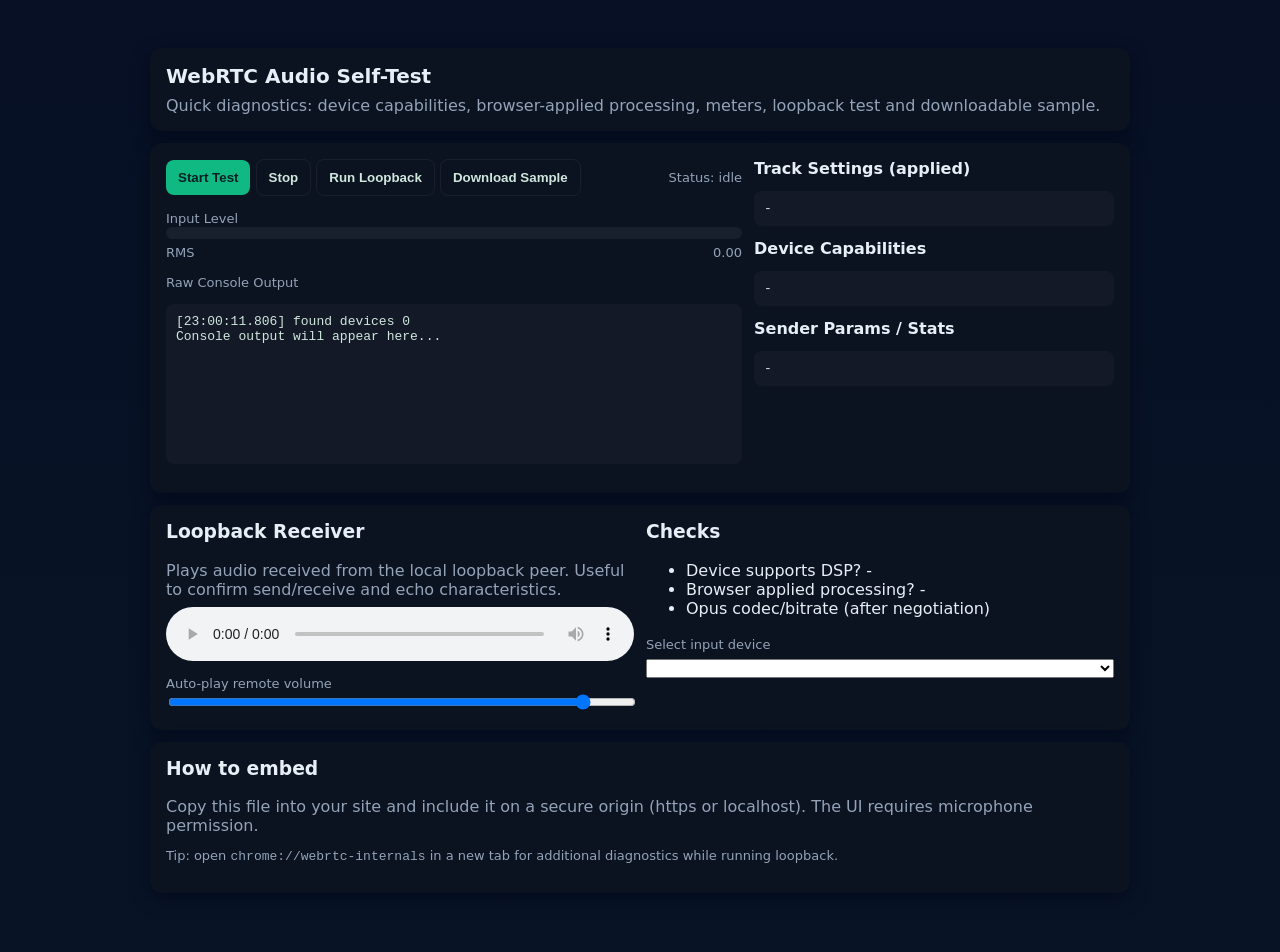
==== index.html @ 5f82405c "Revise index.html for WebRTC Audio Self-Test Updated the HTML structure and added styles for the Web" ====
<!-- <!doctype html>
<html lang="en">

<head>
    <meta charset="utf-8">
    <title>Matthew Satterwhite</title>
    <meta name="description" content="Matthew Satterwhites&#x27;s Portfolio" />
    <meta name="viewport" content="width=device-width, initial-scale=1.0">
    <link href="css/socicon.css" rel="stylesheet" type="text/css" media="all" />
    <link href="https://fonts.googleapis.com/icon?family=Material+Icons" rel="stylesheet">
    <link href="css/iconsmind.css" rel="stylesheet" type="text/css" media="all" />
    <link href="css/bootstrap.css" rel="stylesheet" type="text/css" media="all" />
    <link href="css/stack-interface.css" rel="stylesheet" type="text/css" media="all" />
    <link href="css/theme.css" rel="stylesheet" type="text/css" media="all" />
    <link href="css/custom.css" rel="stylesheet" type="text/css" media="all" />
    <link href="https://fonts.googleapis.com/css?family=Open+Sans:200,300,400,400i,500,600,700" rel="stylesheet">
    <script src="https://kit.fontawesome.com/379ac8ceab.js" crossorigin="anonymous"></script>

</head>

<body data-smooth-scroll-offset="77">
    <div class="nav-container"> </div>
    <div class="main-container">
        <section class="switchable feature-large feature-large-13 switchable--switch">
            <div class="container">
                <div class="row justify-content-between">
                    <div>
                    <div class="col-md-6"> <img alt="Image" class="border--round box-shadow-wide" src="./me.jpeg">
                    </div>
                    <div class="col-md-6 col-lg-5">
                        <div class="switchable__text">
                            <h2>Matthew Satterwhite</h2>
                            <p class="lead">Hello! My name is Matthew Satterwhite and I am a software developer with experience in designing and creating complex web applications using Javascript, React, Redux, Python, Express.js, Flask, and PostgreSQL. I've always enjoyed solving tricky problems and bringing designs to life through code.
                               </p>
                        <div class="theskills">
                            <div class="text-block">

                                <br>
                            </div>
                        </div>
                    </div>


                </div>
                <div style="display: flex;">
                      <div>
                          <img class="skill" src="javascript.svg" alt="JavaScript" srcset="">
                      </div>
                      <div>
                          <img class="skill" src="python.svg" alt="Python" srcset="">
                      </div>
                      <div>
                          <img class="skill" src="react.svg" alt="React" srcset="">
                      </div>
                      <div>
                          <img class="skill" src="redux.svg" alt="Redux" srcset="">
                      </div>
                      <div>
                          <img class="skill" src="node-js.svg" alt="Node" srcset="">

                      </div>
                      <div>

                          <img class="skill" src="html5.svg" alt="HTML5" srcset="">
                      </div>
                      <div>
                          <img class="skill" src="docker.svg" alt="Docker" srcset="">
                      </div>
                      <div>
                          <img class="skill" src="postgresql.svg" alt="PostgresSQL" srcset="">
                      </div>
                      <div>
                          <img class="skill" src="css3.svg" alt="CSS3" srcset="">
                      </div>
                      <div>
                          <img class="skill" src="sqlA.svg" alt="sqlAlchemy" srcset="" >
                      </div>
                      <div>
                          <img class="skill" src="vs.svg" alt="vsCode" srcset="">
                      </div>
                    </div>
                </div>
            </div>
        </section>
        <section class="text-center bg--primary">
            <div class="container">
                <div class="row">
                    <div class="col-md-3">
                        <a href="resume.pdf" class="block inner-link" target="_blank">
                            <div class="feature boxed boxed--border border--round"> <i
                                    class="material-icons icon--lg">picture_as_pdf</i> <span class="h5 color--primary">
                                    <p>Resume</p>
                                </span> </div>
                        </a>
                    </div>
                    <div class="col-md-3">
                        <a href="mailto:matthewSatterwhiteMs@gmail.com" class="block" target="_blank">
                            <div class="feature boxed boxed--border border--round"> <i
                                    class="socicon-google icon--lg"></i> <span class="h5 color--primary">
                                    <p>Email</p>
                                </span> </div>
                        </a>
                    </div>
                    <div class="col-md-3">
                        <a href="https://www.linkedin.com/in/matthew-satterwhite-008970211/" class="block" target="_blank">
                            <div class="feature boxed boxed--border border--round"> <i
                                    class="socicon-linkedin icon--lg"></i> <span class="h5 color--primary">
                                    <p>LinkedIn</p>
                                </span> </div>
                        </a>
                    </div>
                    <div class="col-md-3">
                        <a href="https://github.com/MatthewSatt" class="block" target="_blank">
                            <div class="feature boxed boxed--border border--round"> <i
                                    class="socicon-github icon--lg"></i> <span class="h5 color--primary">
                                    <p>GitHub<br></p>
                                </span> </div>
                        </a>
                    </div>
                </div>
            </div>
        </section>
        <section class="bg--secondary">
            <p class="lead test myproj">Recent Projects</p>
            <div class="container">
                <div class="masonry">
                    <div class="masonry__container row masonry--active">




                        <div class="col-md-4 masonry__item">
                            <div class="card card-2 text-center">
                                <div class="card__top">
                                    <a href="https://mattsamazonclone.herokuapp.com/"> <img class='projimage' alt="Image"
                                            src="./amazon.png"> </a>
                                </div>
                                <div class="card__body">
                                    <h4>Amazon</h4> <span class="type--fade">Amazon Clone</span>
                                    <p>Amazon allows users to create accounts, view store items, and purchase any desired products.</p>
                                    <div class="projectholder">
                                        <img class="project" src="python.svg" alt="Python" srcset="">
                                        <img class="project" src="sqlA.svg" alt="sqlAlchemy" srcset="">
                                        <img class="project" src="react.svg" alt="React" srcset="">
                                        <img class="project" src="redux.svg" alt="Redux" srcset="">
                                        <img class="project" src="css3.svg" alt="CSS3" srcset="">
                                        <img class="project" src="postgresql.svg" alt="CSS3" srcset="">
                                        <img class="project" src="javascript.svg" alt="JavaScript" srcset="">
                                        <img class="project" src="vs.svg" alt="vsCode" srcset="">
                                        <img class="project" src="docker.svg" alt="Docker" srcset=""><br>
                                    </div>
                                </div>
                                <div class="card__bottom text-center">
                                    <div class="card__action"> <span class="h6 type--uppercase">
                                            <p>live</p>
                                        </span>
                                        <a href="http://mattsamazonclone.herokuapp.com/" target="_blank"> <i
                                                class="material-icons">web_asset</i> </a>
                                    </div>
                                    <div class="card__action"> <span class="h6 type--uppercase">
                                            <p>github</p>
                                        </span>
                                        <a href="https://github.com/MatthewSatt/Amazon_clone" target="_blank"> <i
                                                class="socicon-github"></i> </a>
                                    </div>
                                </div>
                            </div>
                        </div>





                        <div class="col-md-4 masonry__item">
                            <div class="card card-2 text-center">
                                <div class="card__top">
                                    <a href="https://appmood.herokuapp.com/"> <img class='projimage' alt="Image"
                                            src="./mood.png"></a>
                                </div>
                                <div class="card__body">
                                    <h4>mood</h4><span class="type--fade">Music Application</span>
                                    <p>mood is an application where users can store, organize, and listen to their music.</p>
                                    <div class="projectholder">
                                        <img class="project" src="python.svg" alt="Python" srcset="">
                                        <img class="project" src="sqlA.svg" alt="sqlAlchemy" srcset="">
                                        <img class="project" src="react.svg" alt="React" srcset="">
                                        <img class="project" src="redux.svg" alt="Redux" srcset="">
                                        <img class="project" src="css3.svg" alt="CSS3" srcset="">
                                        <img class="project" src="postgresql.svg" alt="CSS3" srcset="">
                                        <img class="project" src="javascript.svg" alt="JavaScript" srcset="">
                                        <img class="project" src="vs.svg" alt="vsCode" srcset="">
                                        <img class="project" src="docker.svg" alt="Docker" srcset=""><br>
                                    </div>
                                </div>
                                <div class="card__bottom text-center">
                                    <div class="card__action"> <span class="h6 type--uppercase">
                                            <p>Live</p>
                                        </span>
                                        <a href="https://appmood.herokuapp.com/" target="_blank"> <i
                                                class="material-icons">web_asset</i> </a>
                                    </div>
                                    <div class="card__action"> <span class="h6 type--uppercase">
                                            <p>Github</p>
                                        </span>
                                        <a href="https://github.com/MatthewSatt/mood" target="_blank"> <i
                                                class="socicon-github"></i> </a>
                                    </div>
                                </div>
                            </div>
                        </div>




                        <div class="col-md-4 masonry__item">
                            <div class="card card-2 text-center">
                                <div class="card__top">
                                    <a href="http://udderly-forgetful.herokuapp.com/"> <img class='projimage' alt="Image"
                                            src="udderly.png"> </a>
                                </div>
                                <div class="card__body">
                                    <h4>Udderly ForgetFul</h4> <span class="type--fade">Remember the Milk Clone</span>
                                    <p>Udderly Forgetful allows users to create to-do lists and store individual tasks on each.</p>
                                    <div class="projectholder">
                                        <img class="project" src="javascript.svg" alt="JavaScript" srcset="">
                                        <img class="project" src="node-js.svg" alt="Node" srcset="">
                                        <img class="project" src="html5.svg" alt="HTML5" srcset="">
                                        <img class="project" src="css3.svg" alt="CSS3" srcset="">
                                        <img class="project" src="postgresql.svg" alt="CSS3" srcset="">
                                        <img class="project" style="top: 0px;" src="vs.svg" alt="vsCode" srcset=""><br>
                                    </div>
                                </div>
                                <div class="card__bottom text-center">
                                    <div class="card__action"> <span class="h6 type--uppercase">
                                            <p>live</p>
                                        </span>
                                        <a href="https://udderly-forgetful.herokuapp.com/" target="_blank"> <i
                                                class="material-icons">web_asset</i> </a>
                                    </div>
                                    <div class="card__action"> <span class="h6 type--uppercase">
                                            <p>github</p>
                                        </span>
                                        <a href="https://github.com/codylavene/udderly_forgetful" target="_blank"> <i
                                                class="socicon-github"></i> </a>
                                    </div>
                                </div>
                            </div>
                        </div>






                        <div class="col-md-4 masonry__item">
                            <div class="card card-2 text-center">
                                <div class="card__top">
                                    <a href="https://the-stonks-app.herokuapp.com/"> <img class='projimage' alt="Image"
                                            src="./stonks.png"> </a>
                                </div>
                                <div class="card__body">
                                    <h4>The Stonks</h4> <span class="type--fade">Robinhood Clone</span>
                                    <p> The Stonks is an investment practice site that was inspired by popular investing site RobinHood. </p>
                                    <div class="projectholder">
                                        <img class="project" src="python.svg" alt="Python" srcset="">
                                        <img class="project" src="sqlA.svg" alt="sqlAlchemy" srcset="">
                                        <img class="project" src="react.svg" alt="React" srcset="">
                                        <img class="project" src="redux.svg" alt="Redux" srcset="">
                                        <img class="project" src="css3.svg" alt="CSS3" srcset="">
                                        <img class="project" src="postgresql.svg" alt="CSS3" srcset="">
                                        <img class="project" src="javascript.svg" alt="JavaScript" srcset="">
                                        <img class="project" src="vs.svg" alt="vsCode" srcset="">
                                        <img class="project" src="docker.svg" alt="Docker" srcset=""><br>
                                    </div>
                                </div>
                                <div class="card__bottom text-center">
                                    <div class="card__action"> <span class="h6 type--uppercase">
                                            <p>live</p>
                                        </span>
                                        <a href="https://the-stonks-app.herokuapp.com/" target="_blank"> <i
                                                class="material-icons">web_asset</i> </a>
                                    </div>
                                    <div class="card__action"> <span class="h6 type--uppercase">
                                            <p>github</p>
                                        </span>
                                        <a href="https://github.com/MatthewSatt/Stonks_Project_w19" target="_blank"> <i
                                                class="socicon-github"></i> </a>
                                    </div>
                                </div>
                            </div>
                        </div>



                    </div>
                </div>
            </div>
        </section>
    </div>
    <script src="js/jquery-3.1.1.min.js"></script>
    <script src="js/parallax.js"></script>
    <script src="js/isotope.min.js"></script>
    <script src="js/smooth-scroll.min.js"></script>
    <script src="js/scripts.js"></script>
    <script>
        (function (i, s, o, g, r, a, m) { i['GoogleAnalyticsObject'] = r; i[r] = i[r] || function () { (i[r].q = i[r].q || []).push(arguments) }, i[r].l = 1 * new Date(); a = s.createElement(o), m = s.getElementsByTagName(o)[0]; a.async = 1; a.src = g; m.parentNode.insertBefore(a, m) })(window, document, 'script', 'https://www.google-analytics.com/analytics.js', 'ga'); ga('create', 'G-MV5474KCZE', 'auto'); ga('send', 'pageview');
    </script>

</body>

</html> -->


<!doctype html>
<html lang="en">
<head>
  <meta charset="utf-8" />
  <meta name="viewport" content="width=device-width,initial-scale=1" />
  <title>WebRTC Audio Self-Test</title>
  <style>
    :root{--bg:#0f1724;--card:#0b1220;--accent:#10b981;--muted:#94a3b8;--glass:rgba(255,255,255,0.03)}
    body{font-family:Inter,ui-sans-serif,system-ui,Helvetica,Arial;margin:0;background:linear-gradient(180deg,#071025 0%,#081426 100%);color:#e6eef6}
    .container{max-width:980px;margin:28px auto;padding:20px}
    .card{background:var(--card);border-radius:12px;padding:16px;margin-bottom:12px;box-shadow:0 6px 18px rgba(2,6,23,0.6)}
    h1{margin:0 0 8px 0;font-size:20px}
    p.muted{color:var(--muted);margin:6px 0 0}
    .row{display:flex;gap:12px;flex-wrap:wrap}
    button{background:var(--accent);border:none;padding:10px 12px;border-radius:8px;color:#042024;cursor:pointer;font-weight:600}
    button.secondary{background:transparent;border:1px solid rgba(255,255,255,0.06);color:#cfe7dd}
    pre{background:var(--glass);padding:10px;border-radius:8px;overflow:auto;color:#cfe7dd}
    table{width:100%;border-collapse:collapse}
    td,th{padding:6px 8px;border-bottom:1px solid rgba(255,255,255,0.03);text-align:left}
    .meter{height:12px;border-radius:6px;background:rgba(255,255,255,0.06);overflow:hidden}
    .meter > i{display:block;height:100%;width:0;background:linear-gradient(90deg,#22c55e,#06b6d4)}
    .flex{display:flex;align-items:center;gap:8px}
    .split{display:grid;grid-template-columns:1fr 1fr;gap:12px}
    label{font-size:13px;color:var(--muted)}
    .small{font-size:13px;color:var(--muted)}
  </style>
</head>
<body>
  <div class="container">
    <div class="card">
      <h1>WebRTC Audio Self-Test</h1>
      <p class="muted">Quick diagnostics: device capabilities, browser-applied processing, meters, loopback test and downloadable sample.</p>
    </div>

    <div class="card row">
      <div style="flex:1">
        <div class="flex" style="justify-content:space-between;align-items:center">
          <div>
            <button id="btnStart">Start Test</button>
            <button id="btnStop" class="secondary">Stop</button>
            <button id="btnLoopback" class="secondary">Run Loopback</button>
            <button id="btnDownload" class="secondary">Download Sample</button>
          </div>
          <div class="small">Status: <span id="status">idle</span></div>
        </div>

        <div style="margin-top:12px">
          <label>Input Level</label>
          <div class="meter" aria-hidden><i id="levelBar"></i></div>
          <div style="display:flex;justify-content:space-between;margin-top:6px"><span class="small">RMS</span><span id="rmsValue" class="small">0.00</span></div>
        </div>

        <div style="margin-top:12px">
          <label>Raw Console Output</label>
          <pre id="log" style="height:140px">Console output will appear here...</pre>
        </div>
      </div>

      <div style="width:360px">
        <div style="margin-bottom:8px"><strong>Track Settings (applied)</strong></div>
        <pre id="settings">-</pre>

        <div style="margin-top:8px"><strong>Device Capabilities</strong></div>
        <pre id="capabilities">-</pre>

        <div style="margin-top:8px"><strong>Sender Params / Stats</strong></div>
        <pre id="sender">-</pre>
      </div>
    </div>

    <div class="card split">
      <div>
        <h3 style="margin-top:0">Loopback Receiver</h3>
        <p class="muted">Plays audio received from the local loopback peer. Useful to confirm send/receive and echo characteristics.</p>
        <audio id="remoteAudio" controls autoplay style="width:100%;margin-top:8px"></audio>
        <div style="margin-top:8px"><label>Auto-play remote volume</label>
          <input id="remoteVol" type="range" min="0" max="1" step="0.01" value="0.9" style="width:100%"></div>
      </div>

      <div>
        <h3 style="margin-top:0">Checks</h3>
        <ul>
          <li>Device supports DSP? <span id="supportsDSP">-</span></li>
          <li>Browser applied processing? <span id="appliedDSP">-</span></li>
          <li>Opus codec/bitrate (after negotiation)</li>
        </ul>

        <div style="margin-top:8px">
          <label>Select input device</label>
          <select id="deviceSelect" style="width:100%;margin-top:6px"></select>
        </div>
      </div>
    </div>

    <div class="card">
      <h3 style="margin-top:0">How to embed</h3>
      <p class="muted">Copy this file into your site and include it on a secure origin (https or localhost). The UI requires microphone permission.</p>
      <p class="small">Tip: open <code>chrome://webrtc-internals</code> in a new tab for additional diagnostics while running loopback.</p>
    </div>
  </div>

  <script>
    // Helpers
    const $ = id => document.getElementById(id);
    const logEl = $('log');
    const status = $('status');
    const levelBar = $('levelBar');
    const rmsValue = $('rmsValue');
    const settingsEl = $('settings');
    const capsEl = $('capabilities');
    const senderEl = $('sender');
    const remoteAudio = $('remoteAudio');
    const deviceSelect = $('deviceSelect');

    let stream = null;
    let pc1 = null, pc2 = null; // loopback peers
    let analyser = null, audioCtx = null, sourceNode = null;
    let recorder = null, recordedChunks = [];
    let statsInterval = null;

    function appendLog(...args){
      const t = new Date().toISOString().slice(11,23);
      logEl.textContent = `[${t}] ` + args.map(a=> (typeof a === 'object' ? JSON.stringify(a,null,2) : String(a))).join(' ') + '\n' + logEl.textContent;
    }

    function showStatus(s){ status.textContent = s; }

    async function listDevices(){
      try{
        const devices = await navigator.mediaDevices.enumerateDevices();
        const inputs = devices.filter(d => d.kind === 'audioinput');
        deviceSelect.innerHTML = '';
        inputs.forEach(d => {
          const opt = document.createElement('option');
          opt.value = d.deviceId;
          opt.textContent = d.label || ('Microphone ' + (deviceSelect.length+1));
          deviceSelect.appendChild(opt);
        });
        appendLog('found devices', inputs.length);
      }catch(e){ appendLog('enumerateDevices failed', e); }
    }

    async function startTest(){
      try{
        showStatus('requesting mic');
        appendLog('requesting mic with exact:false constraints');
        const deviceId = deviceSelect.value || undefined;
        stream = await navigator.mediaDevices.getUserMedia({ audio: {
          deviceId: deviceId ? { exact: deviceId } : undefined,
          echoCancellation: { exact: false },
          noiseSuppression: { exact: false },
          autoGainControl: { exact: false },
          voiceIsolation: { exact: false }
        }});

        showStatus('stream acquired');
        appendLog('stream acquired');

        const track = stream.getAudioTracks()[0];
        settingsEl.textContent = JSON.stringify(track.getSettings(), null, 2);
        capsEl.textContent = JSON.stringify(track.getCapabilities(), null, 2);

        // Audio context + analyser
        audioCtx = new (window.AudioContext || window.webkitAudioContext)();
        sourceNode = audioCtx.createMediaStreamSource(stream);
        analyser = audioCtx.createAnalyser();
        analyser.fftSize = 1024;
        sourceNode.connect(analyser);

        // Start VU meter
        requestAnimationFrame(updateMeter);

        // Simple recorder (WebM/Opus via MediaRecorder)
        recordedChunks = [];
        try{
          recorder = new MediaRecorder(stream);
          recorder.ondataavailable = e => { if(e.data && e.data.size) recordedChunks.push(e.data); };
          recorder.start();
        }catch(e){ appendLog('MediaRecorder unavailable', e); }

        showStatus('ready');

      }catch(err){
        appendLog('getUserMedia error', err);
        showStatus('error');
      }
    }

    function stopTest(){
      if(recorder && recorder.state !== 'inactive') recorder.stop();
      if(stream){ stream.getTracks().forEach(t=>t.stop()); stream = null; }
      if(audioCtx){ audioCtx.close(); audioCtx = null; }
      settingsEl.textContent = '-';
      capsEl.textContent = '-';
      showStatus('stopped');
      appendLog('test stopped');
      if(pc1){ pc1.close(); pc1 = null; }
      if(pc2){ pc2.close(); pc2 = null; }
      remoteAudio.srcObject = null;
      if(statsInterval) { clearInterval(statsInterval); statsInterval = null; }
    }

    function updateMeter(){
      if(!analyser) return;
      const buf = new Uint8Array(analyser.frequencyBinCount);
      analyser.getByteTimeDomainData(buf);
      // compute RMS
      let sum = 0;
      for(let i=0;i<buf.length;i++){ const v = (buf[i]-128)/128; sum += v*v; }
      const rms = Math.sqrt(sum / buf.length);
      const pct = Math.min(1, rms*4); // scale for visibility
      levelBar.style.width = Math.max(2, pct*100) + '%';
      rmsValue.textContent = rms.toFixed(3);
      requestAnimationFrame(updateMeter);
    }

    async function runLoopback(){
      if(!stream){ appendLog('start test first'); return; }
      appendLog('starting loopback (local pc pair)');

      // Create two peers and wire them locally
      pc1 = new RTCPeerConnection();
      pc2 = new RTCPeerConnection();

      // Add remote audio sink
      pc2.ontrack = ev => {
        appendLog('pc2 ontrack');
        remoteAudio.srcObject = ev.streams[0];
      };

      // ICE candidate exchange
      pc1.onicecandidate = e => { if(e.candidate) pc2.addIceCandidate(e.candidate).catch(console.warn); };
      pc2.onicecandidate = e => { if(e.candidate) pc1.addIceCandidate(e.candidate).catch(console.warn); };

      // add local track to pc1
      stream.getTracks().forEach(t => pc1.addTrack(t, stream));

      const offer = await pc1.createOffer();
      await pc1.setLocalDescription(offer);
      await pc2.setRemoteDescription(pc1.localDescription);

      const answer = await pc2.createAnswer();
      await pc2.setLocalDescription(answer);
      await pc1.setRemoteDescription(pc2.localDescription);

      appendLog('loopback established');
      showStatus('loopback');

      // collect sender params & periodic stats
      const sender = pc1.getSenders()[0];
      senderEl.textContent = JSON.stringify(sender.getParameters(), null, 2);

      statsInterval = setInterval(async ()=>{
        try{
          const stats = await pc1.getStats();
          // find outbound-rtp for audio
          let out = [];
          stats.forEach(report=>{ if(report.type && report.type.includes('outbound-rtp') && report.kind==='audio') out.push(report); });
          senderEl.textContent = JSON.stringify(out.slice(0,3), null, 2);
        }catch(e){ appendLog('stats error', e); }
      }, 1500);
    }

    function downloadSample(){
      if(!recordedChunks || recordedChunks.length===0){ appendLog('no recorded sample'); return; }
      const blob = new Blob(recordedChunks, { type: recordedChunks[0].type || 'audio/webm' });
      const url = URL.createObjectURL(blob);
      const a = document.createElement('a');
      a.href = url; a.download = 'webrtc-audio-sample.webm';
      document.body.appendChild(a); a.click(); a.remove();
      appendLog('download started');
    }

    // wire UI
    $('btnStart').addEventListener('click', async ()=>{ await listDevices(); await startTest(); });
    $('btnStop').addEventListener('click', stopTest);
    $('btnLoopback').addEventListener('click', runLoopback);
    $('btnDownload').addEventListener('click', downloadSample);

    // populate devices on load
    (async ()=>{ await listDevices(); navigator.mediaDevices.addEventListener('devicechange', listDevices); })();

    // remote volume control
    $('remoteVol').addEventListener('input', ()=>{ remoteAudio.volume = Number($('remoteVol').value); });

  </script>
</body>
</html>
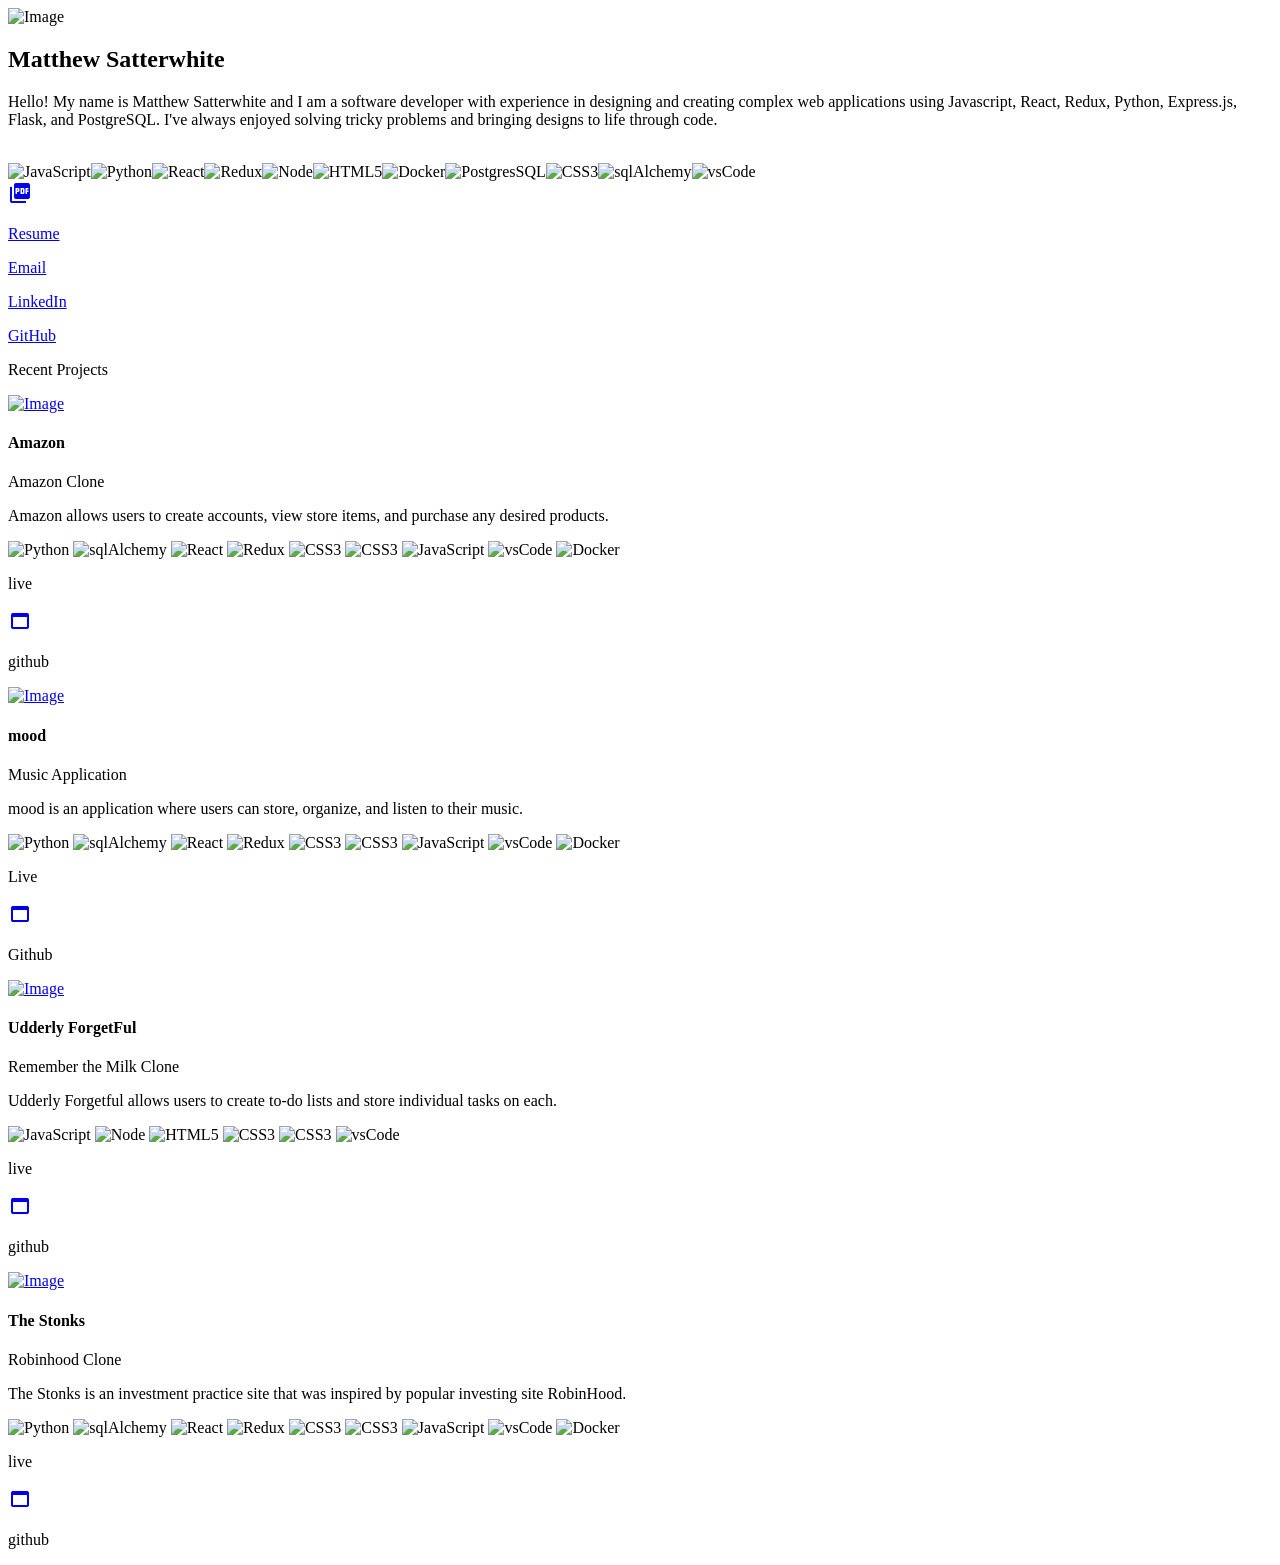
==== commit fbf8f90f: "Update index.html" ====
--- a/index.html
+++ b/index.html
@@ -1,4 +1,4 @@
-<!-- <!doctype html>
+<!doctype html>
 <html lang="en">
 
 <head>
@@ -308,295 +308,5 @@
 
 </body>
 
-</html> -->
-
-
-<!doctype html>
-<html lang="en">
-<head>
-  <meta charset="utf-8" />
-  <meta name="viewport" content="width=device-width,initial-scale=1" />
-  <title>WebRTC Audio Self-Test</title>
-  <style>
-    :root{--bg:#0f1724;--card:#0b1220;--accent:#10b981;--muted:#94a3b8;--glass:rgba(255,255,255,0.03)}
-    body{font-family:Inter,ui-sans-serif,system-ui,Helvetica,Arial;margin:0;background:linear-gradient(180deg,#071025 0%,#081426 100%);color:#e6eef6}
-    .container{max-width:980px;margin:28px auto;padding:20px}
-    .card{background:var(--card);border-radius:12px;padding:16px;margin-bottom:12px;box-shadow:0 6px 18px rgba(2,6,23,0.6)}
-    h1{margin:0 0 8px 0;font-size:20px}
-    p.muted{color:var(--muted);margin:6px 0 0}
-    .row{display:flex;gap:12px;flex-wrap:wrap}
-    button{background:var(--accent);border:none;padding:10px 12px;border-radius:8px;color:#042024;cursor:pointer;font-weight:600}
-    button.secondary{background:transparent;border:1px solid rgba(255,255,255,0.06);color:#cfe7dd}
-    pre{background:var(--glass);padding:10px;border-radius:8px;overflow:auto;color:#cfe7dd}
-    table{width:100%;border-collapse:collapse}
-    td,th{padding:6px 8px;border-bottom:1px solid rgba(255,255,255,0.03);text-align:left}
-    .meter{height:12px;border-radius:6px;background:rgba(255,255,255,0.06);overflow:hidden}
-    .meter > i{display:block;height:100%;width:0;background:linear-gradient(90deg,#22c55e,#06b6d4)}
-    .flex{display:flex;align-items:center;gap:8px}
-    .split{display:grid;grid-template-columns:1fr 1fr;gap:12px}
-    label{font-size:13px;color:var(--muted)}
-    .small{font-size:13px;color:var(--muted)}
-  </style>
-</head>
-<body>
-  <div class="container">
-    <div class="card">
-      <h1>WebRTC Audio Self-Test</h1>
-      <p class="muted">Quick diagnostics: device capabilities, browser-applied processing, meters, loopback test and downloadable sample.</p>
-    </div>
-
-    <div class="card row">
-      <div style="flex:1">
-        <div class="flex" style="justify-content:space-between;align-items:center">
-          <div>
-            <button id="btnStart">Start Test</button>
-            <button id="btnStop" class="secondary">Stop</button>
-            <button id="btnLoopback" class="secondary">Run Loopback</button>
-            <button id="btnDownload" class="secondary">Download Sample</button>
-          </div>
-          <div class="small">Status: <span id="status">idle</span></div>
-        </div>
-
-        <div style="margin-top:12px">
-          <label>Input Level</label>
-          <div class="meter" aria-hidden><i id="levelBar"></i></div>
-          <div style="display:flex;justify-content:space-between;margin-top:6px"><span class="small">RMS</span><span id="rmsValue" class="small">0.00</span></div>
-        </div>
-
-        <div style="margin-top:12px">
-          <label>Raw Console Output</label>
-          <pre id="log" style="height:140px">Console output will appear here...</pre>
-        </div>
-      </div>
-
-      <div style="width:360px">
-        <div style="margin-bottom:8px"><strong>Track Settings (applied)</strong></div>
-        <pre id="settings">-</pre>
-
-        <div style="margin-top:8px"><strong>Device Capabilities</strong></div>
-        <pre id="capabilities">-</pre>
-
-        <div style="margin-top:8px"><strong>Sender Params / Stats</strong></div>
-        <pre id="sender">-</pre>
-      </div>
-    </div>
-
-    <div class="card split">
-      <div>
-        <h3 style="margin-top:0">Loopback Receiver</h3>
-        <p class="muted">Plays audio received from the local loopback peer. Useful to confirm send/receive and echo characteristics.</p>
-        <audio id="remoteAudio" controls autoplay style="width:100%;margin-top:8px"></audio>
-        <div style="margin-top:8px"><label>Auto-play remote volume</label>
-          <input id="remoteVol" type="range" min="0" max="1" step="0.01" value="0.9" style="width:100%"></div>
-      </div>
-
-      <div>
-        <h3 style="margin-top:0">Checks</h3>
-        <ul>
-          <li>Device supports DSP? <span id="supportsDSP">-</span></li>
-          <li>Browser applied processing? <span id="appliedDSP">-</span></li>
-          <li>Opus codec/bitrate (after negotiation)</li>
-        </ul>
-
-        <div style="margin-top:8px">
-          <label>Select input device</label>
-          <select id="deviceSelect" style="width:100%;margin-top:6px"></select>
-        </div>
-      </div>
-    </div>
-
-    <div class="card">
-      <h3 style="margin-top:0">How to embed</h3>
-      <p class="muted">Copy this file into your site and include it on a secure origin (https or localhost). The UI requires microphone permission.</p>
-      <p class="small">Tip: open <code>chrome://webrtc-internals</code> in a new tab for additional diagnostics while running loopback.</p>
-    </div>
-  </div>
-
-  <script>
-    // Helpers
-    const $ = id => document.getElementById(id);
-    const logEl = $('log');
-    const status = $('status');
-    const levelBar = $('levelBar');
-    const rmsValue = $('rmsValue');
-    const settingsEl = $('settings');
-    const capsEl = $('capabilities');
-    const senderEl = $('sender');
-    const remoteAudio = $('remoteAudio');
-    const deviceSelect = $('deviceSelect');
-
-    let stream = null;
-    let pc1 = null, pc2 = null; // loopback peers
-    let analyser = null, audioCtx = null, sourceNode = null;
-    let recorder = null, recordedChunks = [];
-    let statsInterval = null;
-
-    function appendLog(...args){
-      const t = new Date().toISOString().slice(11,23);
-      logEl.textContent = `[${t}] ` + args.map(a=> (typeof a === 'object' ? JSON.stringify(a,null,2) : String(a))).join(' ') + '\n' + logEl.textContent;
-    }
-
-    function showStatus(s){ status.textContent = s; }
-
-    async function listDevices(){
-      try{
-        const devices = await navigator.mediaDevices.enumerateDevices();
-        const inputs = devices.filter(d => d.kind === 'audioinput');
-        deviceSelect.innerHTML = '';
-        inputs.forEach(d => {
-          const opt = document.createElement('option');
-          opt.value = d.deviceId;
-          opt.textContent = d.label || ('Microphone ' + (deviceSelect.length+1));
-          deviceSelect.appendChild(opt);
-        });
-        appendLog('found devices', inputs.length);
-      }catch(e){ appendLog('enumerateDevices failed', e); }
-    }
-
-    async function startTest(){
-      try{
-        showStatus('requesting mic');
-        appendLog('requesting mic with exact:false constraints');
-        const deviceId = deviceSelect.value || undefined;
-        stream = await navigator.mediaDevices.getUserMedia({ audio: {
-          deviceId: deviceId ? { exact: deviceId } : undefined,
-          echoCancellation: { exact: false },
-          noiseSuppression: { exact: false },
-          autoGainControl: { exact: false },
-          voiceIsolation: { exact: false }
-        }});
-
-        showStatus('stream acquired');
-        appendLog('stream acquired');
-
-        const track = stream.getAudioTracks()[0];
-        settingsEl.textContent = JSON.stringify(track.getSettings(), null, 2);
-        capsEl.textContent = JSON.stringify(track.getCapabilities(), null, 2);
-
-        // Audio context + analyser
-        audioCtx = new (window.AudioContext || window.webkitAudioContext)();
-        sourceNode = audioCtx.createMediaStreamSource(stream);
-        analyser = audioCtx.createAnalyser();
-        analyser.fftSize = 1024;
-        sourceNode.connect(analyser);
-
-        // Start VU meter
-        requestAnimationFrame(updateMeter);
-
-        // Simple recorder (WebM/Opus via MediaRecorder)
-        recordedChunks = [];
-        try{
-          recorder = new MediaRecorder(stream);
-          recorder.ondataavailable = e => { if(e.data && e.data.size) recordedChunks.push(e.data); };
-          recorder.start();
-        }catch(e){ appendLog('MediaRecorder unavailable', e); }
-
-        showStatus('ready');
-
-      }catch(err){
-        appendLog('getUserMedia error', err);
-        showStatus('error');
-      }
-    }
-
-    function stopTest(){
-      if(recorder && recorder.state !== 'inactive') recorder.stop();
-      if(stream){ stream.getTracks().forEach(t=>t.stop()); stream = null; }
-      if(audioCtx){ audioCtx.close(); audioCtx = null; }
-      settingsEl.textContent = '-';
-      capsEl.textContent = '-';
-      showStatus('stopped');
-      appendLog('test stopped');
-      if(pc1){ pc1.close(); pc1 = null; }
-      if(pc2){ pc2.close(); pc2 = null; }
-      remoteAudio.srcObject = null;
-      if(statsInterval) { clearInterval(statsInterval); statsInterval = null; }
-    }
-
-    function updateMeter(){
-      if(!analyser) return;
-      const buf = new Uint8Array(analyser.frequencyBinCount);
-      analyser.getByteTimeDomainData(buf);
-      // compute RMS
-      let sum = 0;
-      for(let i=0;i<buf.length;i++){ const v = (buf[i]-128)/128; sum += v*v; }
-      const rms = Math.sqrt(sum / buf.length);
-      const pct = Math.min(1, rms*4); // scale for visibility
-      levelBar.style.width = Math.max(2, pct*100) + '%';
-      rmsValue.textContent = rms.toFixed(3);
-      requestAnimationFrame(updateMeter);
-    }
-
-    async function runLoopback(){
-      if(!stream){ appendLog('start test first'); return; }
-      appendLog('starting loopback (local pc pair)');
-
-      // Create two peers and wire them locally
-      pc1 = new RTCPeerConnection();
-      pc2 = new RTCPeerConnection();
-
-      // Add remote audio sink
-      pc2.ontrack = ev => {
-        appendLog('pc2 ontrack');
-        remoteAudio.srcObject = ev.streams[0];
-      };
-
-      // ICE candidate exchange
-      pc1.onicecandidate = e => { if(e.candidate) pc2.addIceCandidate(e.candidate).catch(console.warn); };
-      pc2.onicecandidate = e => { if(e.candidate) pc1.addIceCandidate(e.candidate).catch(console.warn); };
-
-      // add local track to pc1
-      stream.getTracks().forEach(t => pc1.addTrack(t, stream));
-
-      const offer = await pc1.createOffer();
-      await pc1.setLocalDescription(offer);
-      await pc2.setRemoteDescription(pc1.localDescription);
-
-      const answer = await pc2.createAnswer();
-      await pc2.setLocalDescription(answer);
-      await pc1.setRemoteDescription(pc2.localDescription);
-
-      appendLog('loopback established');
-      showStatus('loopback');
-
-      // collect sender params & periodic stats
-      const sender = pc1.getSenders()[0];
-      senderEl.textContent = JSON.stringify(sender.getParameters(), null, 2);
-
-      statsInterval = setInterval(async ()=>{
-        try{
-          const stats = await pc1.getStats();
-          // find outbound-rtp for audio
-          let out = [];
-          stats.forEach(report=>{ if(report.type && report.type.includes('outbound-rtp') && report.kind==='audio') out.push(report); });
-          senderEl.textContent = JSON.stringify(out.slice(0,3), null, 2);
-        }catch(e){ appendLog('stats error', e); }
-      }, 1500);
-    }
-
-    function downloadSample(){
-      if(!recordedChunks || recordedChunks.length===0){ appendLog('no recorded sample'); return; }
-      const blob = new Blob(recordedChunks, { type: recordedChunks[0].type || 'audio/webm' });
-      const url = URL.createObjectURL(blob);
-      const a = document.createElement('a');
-      a.href = url; a.download = 'webrtc-audio-sample.webm';
-      document.body.appendChild(a); a.click(); a.remove();
-      appendLog('download started');
-    }
-
-    // wire UI
-    $('btnStart').addEventListener('click', async ()=>{ await listDevices(); await startTest(); });
-    $('btnStop').addEventListener('click', stopTest);
-    $('btnLoopback').addEventListener('click', runLoopback);
-    $('btnDownload').addEventListener('click', downloadSample);
-
-    // populate devices on load
-    (async ()=>{ await listDevices(); navigator.mediaDevices.addEventListener('devicechange', listDevices); })();
-
-    // remote volume control
-    $('remoteVol').addEventListener('input', ()=>{ remoteAudio.volume = Number($('remoteVol').value); });
-
-  </script>
-</body>
 </html>
 
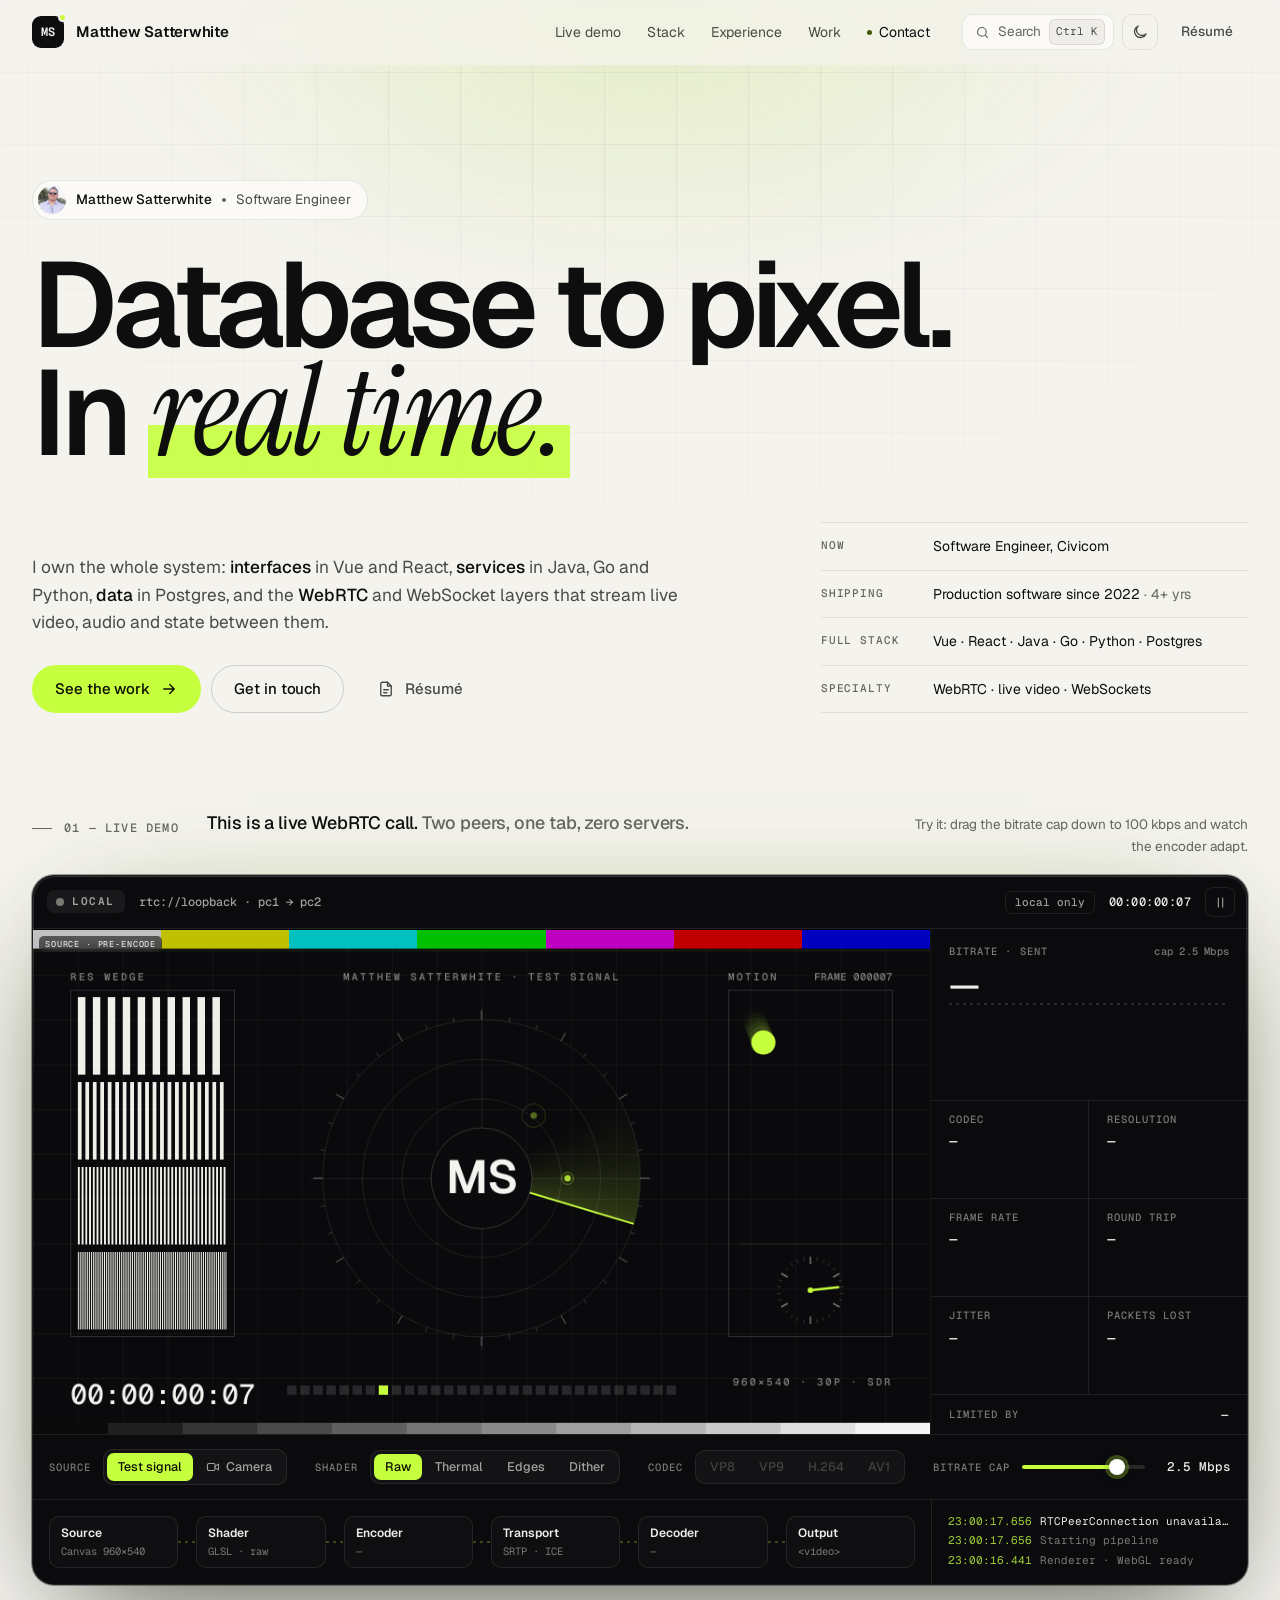
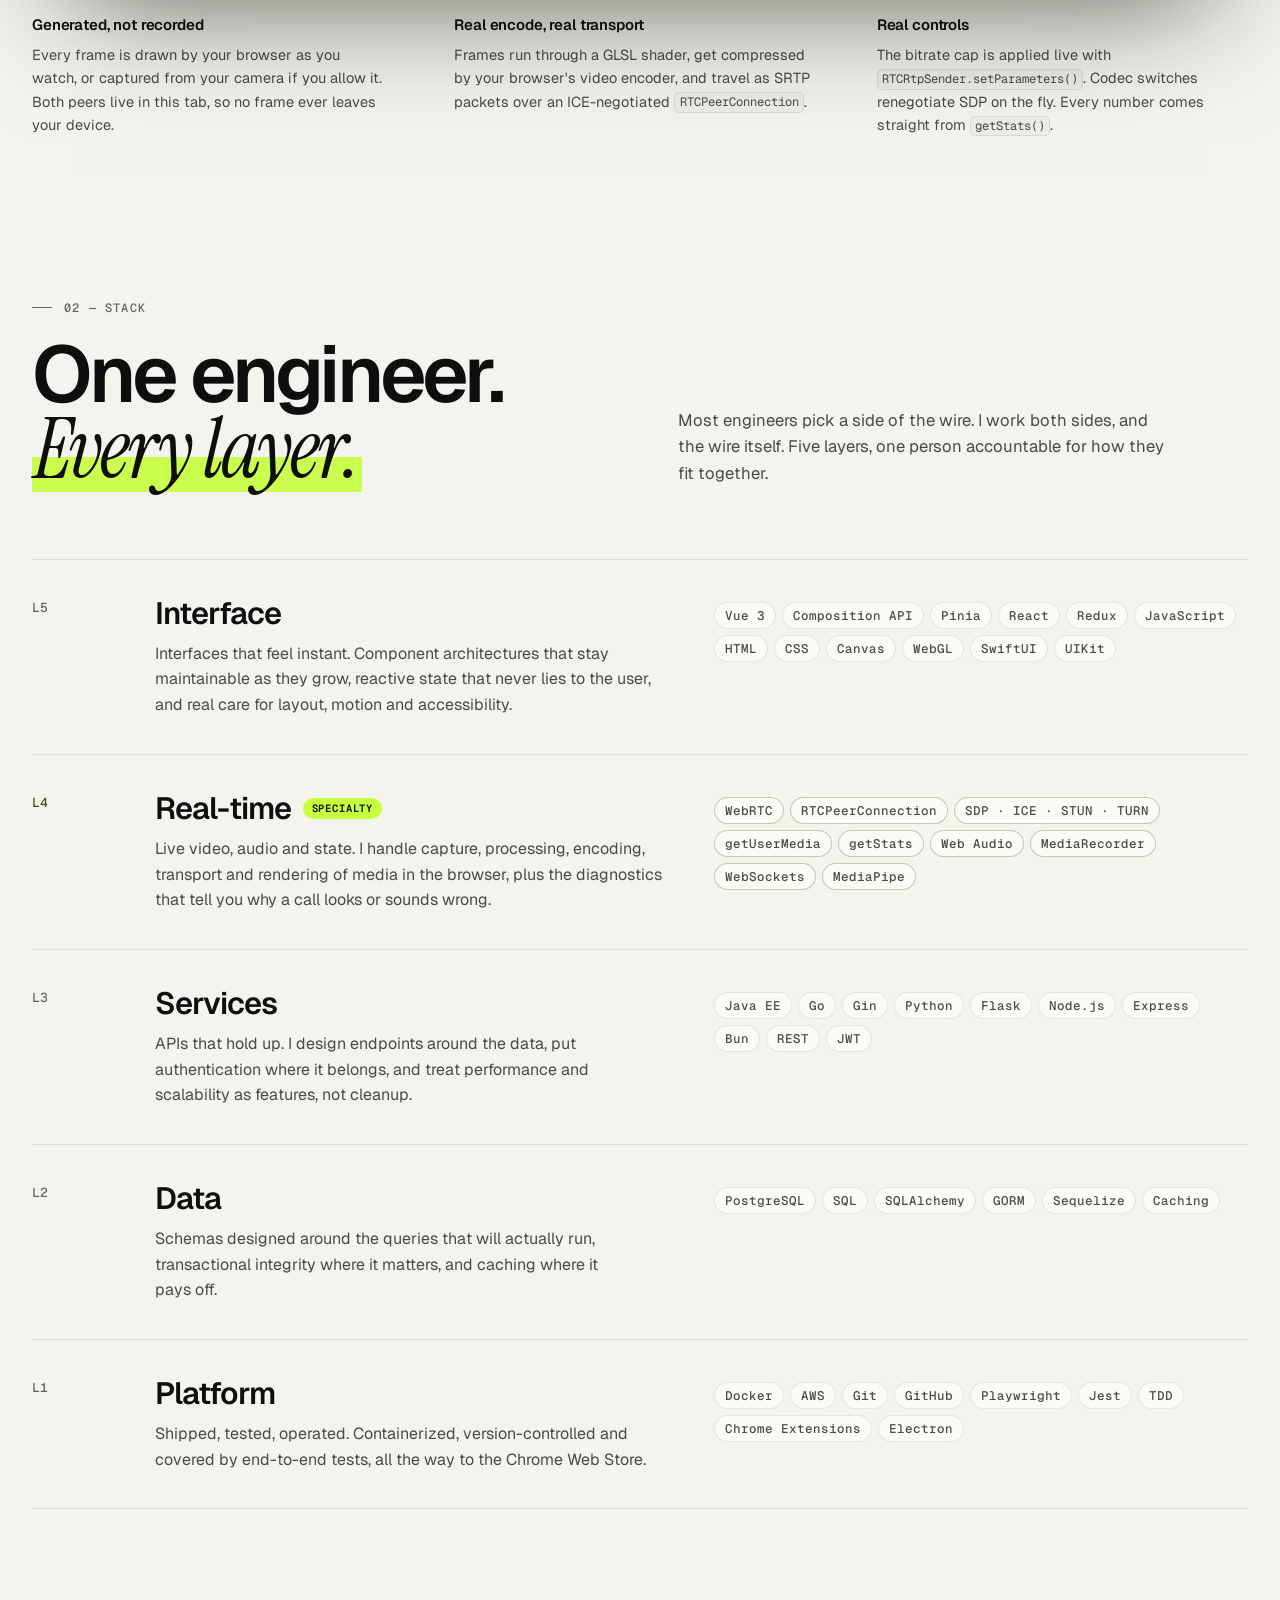
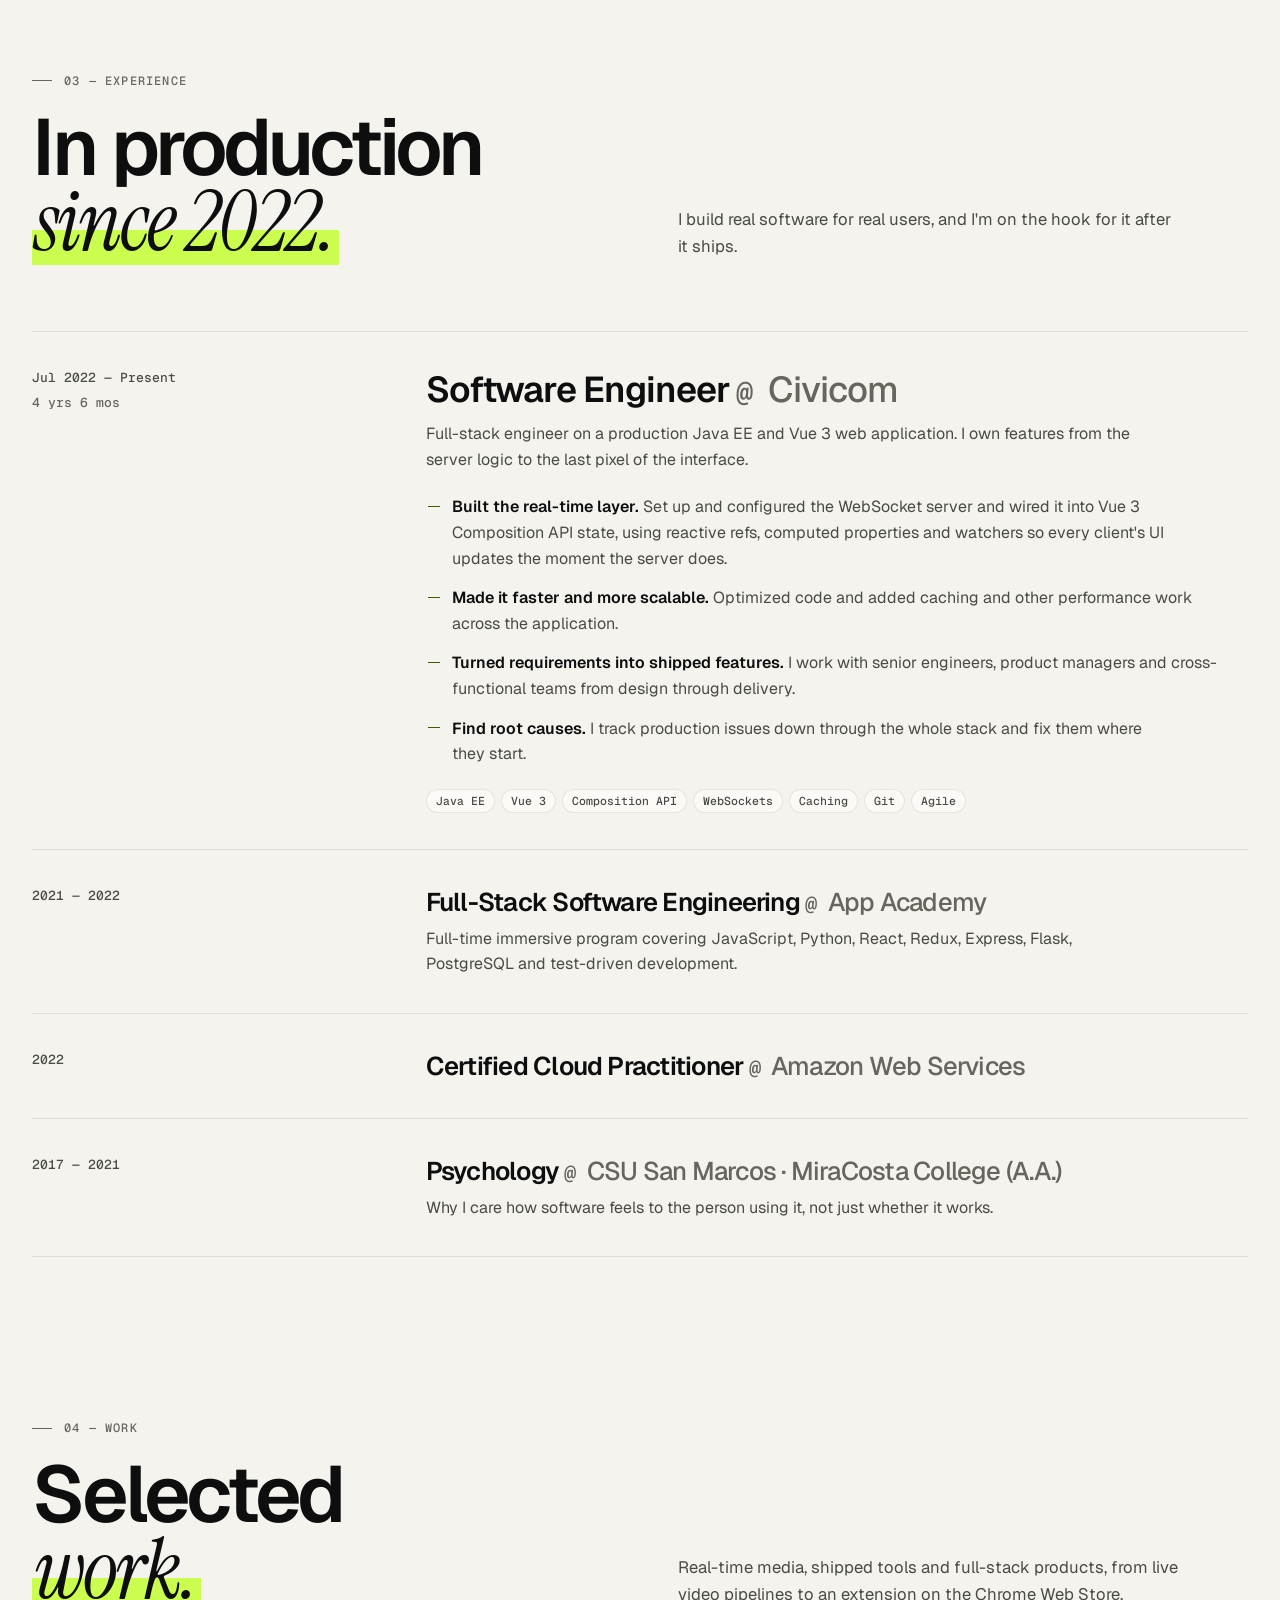
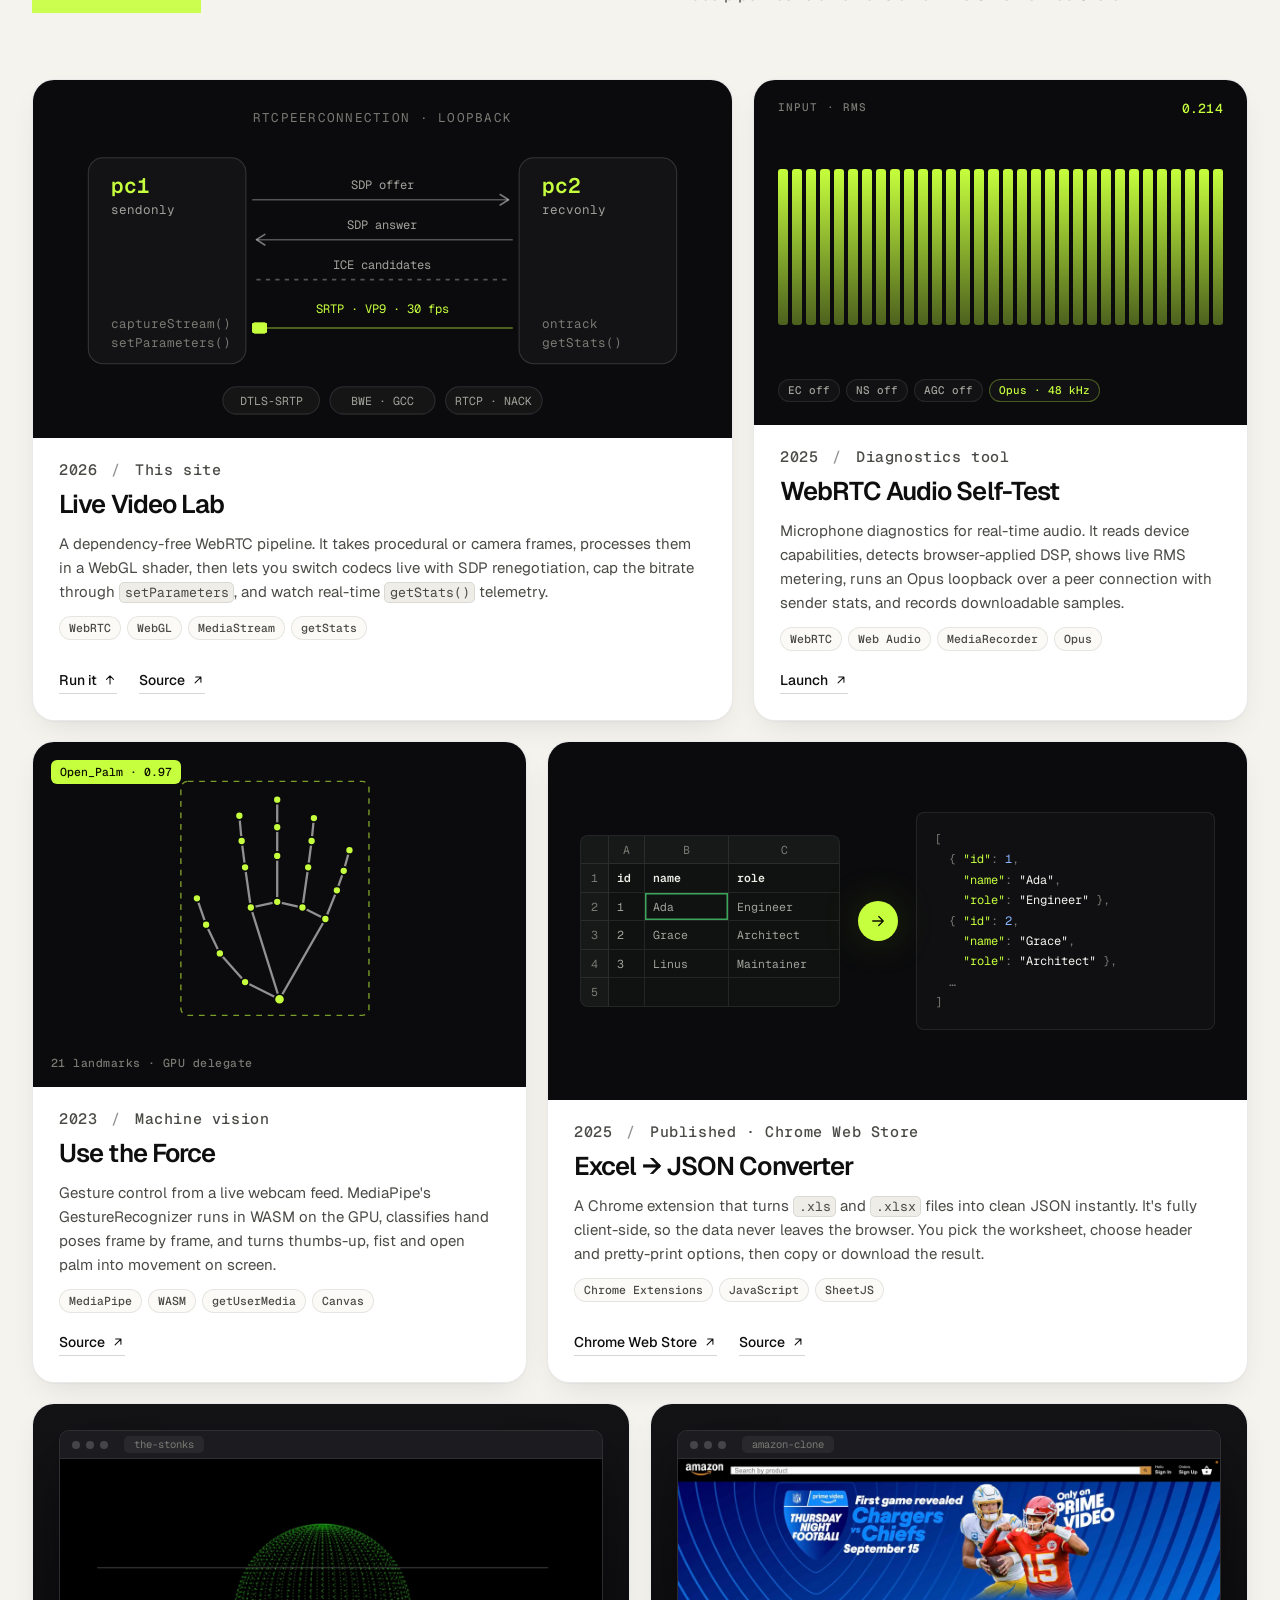
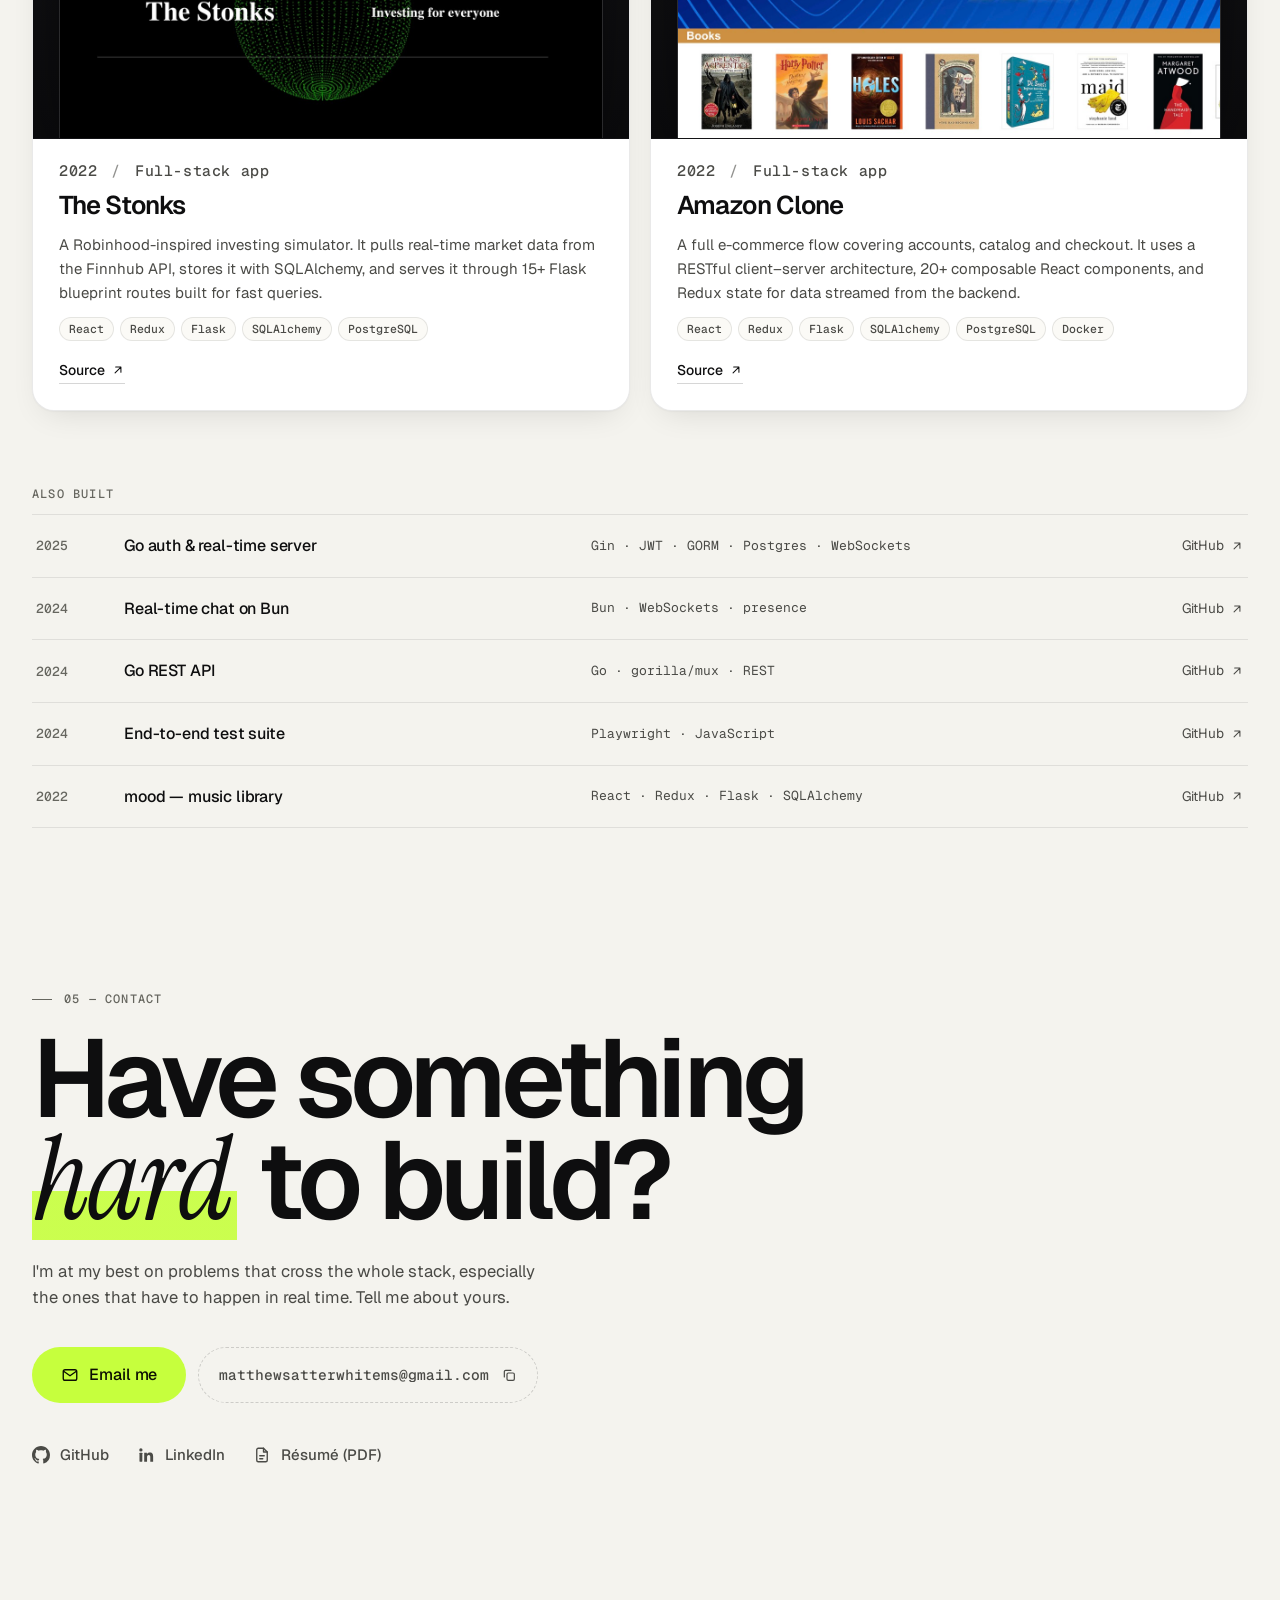
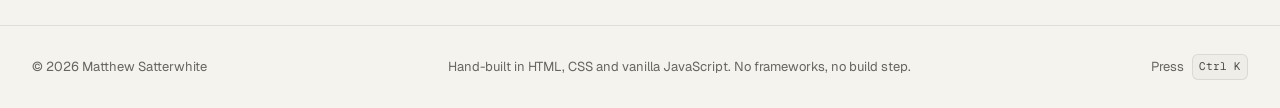
==== commit 70a347d9: "Redesign portfolio with a live WebRTC video lab Replace the Bootstrap template with a hand-built, de" ====
--- a/index.html
+++ b/index.html
@@ -1,312 +1,698 @@
 <!doctype html>
 <html lang="en">
-
 <head>
-    <meta charset="utf-8">
-    <title>Matthew Satterwhite</title>
-    <meta name="description" content="Matthew Satterwhites&#x27;s Portfolio" />
-    <meta name="viewport" content="width=device-width, initial-scale=1.0">
-    <link href="css/socicon.css" rel="stylesheet" type="text/css" media="all" />
-    <link href="https://fonts.googleapis.com/icon?family=Material+Icons" rel="stylesheet">
-    <link href="css/iconsmind.css" rel="stylesheet" type="text/css" media="all" />
-    <link href="css/bootstrap.css" rel="stylesheet" type="text/css" media="all" />
-    <link href="css/stack-interface.css" rel="stylesheet" type="text/css" media="all" />
-    <link href="css/theme.css" rel="stylesheet" type="text/css" media="all" />
-    <link href="css/custom.css" rel="stylesheet" type="text/css" media="all" />
-    <link href="https://fonts.googleapis.com/css?family=Open+Sans:200,300,400,400i,500,600,700" rel="stylesheet">
-    <script src="https://kit.fontawesome.com/379ac8ceab.js" crossorigin="anonymous"></script>
-
+  <meta charset="utf-8">
+  <meta name="viewport" content="width=device-width, initial-scale=1">
+  <title>Matthew Satterwhite — Full-Stack Engineer · WebRTC &amp; Real-Time Video</title>
+  <meta name="description" content="Matthew Satterwhite is a full-stack software engineer who owns the whole system — Vue and React interfaces, Java, Go and Python services, Postgres, and the WebRTC layer that streams live video between them.">
+  <link rel="canonical" href="https://matthewsatt.github.io/">
+  <meta name="theme-color" content="#09090a">
+  <meta name="color-scheme" content="dark light">
+
+  <meta property="og:type" content="website">
+  <meta property="og:url" content="https://matthewsatt.github.io/">
+  <meta property="og:title" content="Matthew Satterwhite — Database to pixel. In real time.">
+  <meta property="og:description" content="Full-stack software engineer specializing in WebRTC and live video. Run the live demo — a real RTCPeerConnection, in your browser.">
+  <meta property="og:image" content="https://matthewsatt.github.io/assets/img/og.png">
+  <meta property="og:image:width" content="1200">
+  <meta property="og:image:height" content="630">
+  <meta name="twitter:card" content="summary_large_image">
+
+  <link rel="icon" href="favicon.svg" type="image/svg+xml">
+  <link rel="apple-touch-icon" href="assets/img/apple-touch-icon.png">
+
+  <script>
+    (function () {
+      var d = document.documentElement, t;
+      d.classList.add('js');
+      try { t = localStorage.getItem('ms-theme'); } catch (e) {}
+      if (t !== 'light' && t !== 'dark') t = matchMedia('(prefers-color-scheme: light)').matches ? 'light' : 'dark';
+      d.dataset.theme = t;
+    })();
+  </script>
+
+  <link rel="preconnect" href="https://fonts.googleapis.com">
+  <link rel="preconnect" href="https://fonts.gstatic.com" crossorigin>
+  <link rel="stylesheet" href="https://fonts.googleapis.com/css2?family=Geist:wght@400;500;600;700&family=Geist+Mono:wght@400;500;600&family=Instrument+Serif:ital@0;1&display=swap">
+  <link rel="stylesheet" href="assets/css/site.css">
+
+  <script type="module" src="assets/js/site.js"></script>
+  <script type="module" src="assets/js/live-lab.js"></script>
+
+  <script async src="https://www.googletagmanager.com/gtag/js?id=G-MV5474KCZE"></script>
+  <script>
+    window.dataLayer = window.dataLayer || [];
+    function gtag() { dataLayer.push(arguments); }
+    gtag('js', new Date());
+    gtag('config', 'G-MV5474KCZE');
+  </script>
+
+  <script type="application/ld+json">
+    {
+      "@context": "https://schema.org",
+      "@type": "Person",
+      "name": "Matthew Satterwhite",
+      "jobTitle": "Software Engineer",
+      "url": "https://matthewsatt.github.io/",
+      "image": "https://matthewsatt.github.io/assets/img/me.jpg",
+      "email": "mailto:matthewsatterwhitems@gmail.com",
+      "worksFor": { "@type": "Organization", "name": "Civicom" },
+      "sameAs": [
+        "https://github.com/MatthewSatt",
+        "https://www.linkedin.com/in/matthew-satterwhite-008970211/"
+      ],
+      "knowsAbout": ["WebRTC", "Real-time video", "WebSockets", "Full-stack web development", "Vue.js", "React", "Java", "Go", "Python", "PostgreSQL"]
+    }
+  </script>
 </head>
 
-<body data-smooth-scroll-offset="77">
-    <div class="nav-container"> </div>
-    <div class="main-container">
-        <section class="switchable feature-large feature-large-13 switchable--switch">
-            <div class="container">
-                <div class="row justify-content-between">
-                    <div>
-                    <div class="col-md-6"> <img alt="Image" class="border--round box-shadow-wide" src="./me.jpeg">
-                    </div>
-                    <div class="col-md-6 col-lg-5">
-                        <div class="switchable__text">
-                            <h2>Matthew Satterwhite</h2>
-                            <p class="lead">Hello! My name is Matthew Satterwhite and I am a software developer with experience in designing and creating complex web applications using Javascript, React, Redux, Python, Express.js, Flask, and PostgreSQL. I've always enjoyed solving tricky problems and bringing designs to life through code.
-                               </p>
-                        <div class="theskills">
-                            <div class="text-block">
-
-                                <br>
-                            </div>
-                        </div>
-                    </div>
-
-
+<body>
+  <svg width="0" height="0" style="position:absolute" aria-hidden="true">
+    <symbol id="i-arrow" viewBox="0 0 24 24"><path d="M5 12h14M13 6l6 6-6 6"/></symbol>
+    <symbol id="i-arrow-up-right" viewBox="0 0 24 24"><path d="M7 17 17 7M8 7h9v9"/></symbol>
+    <symbol id="i-arrow-up" viewBox="0 0 24 24"><path d="M12 19V5M6 11l6-6 6 6"/></symbol>
+    <symbol id="i-file" viewBox="0 0 24 24"><path d="M14 3H7a2 2 0 0 0-2 2v14a2 2 0 0 0 2 2h10a2 2 0 0 0 2-2V8z"/><path d="M14 3v5h5M9 13h6M9 17h4"/></symbol>
+    <symbol id="i-copy" viewBox="0 0 24 24"><rect x="9" y="9" width="11" height="11" rx="2"/><path d="M15 5H7a2 2 0 0 0-2 2v8"/></symbol>
+    <symbol id="i-check" viewBox="0 0 24 24"><path d="m5 12.5 4.5 4.5L19 7.5"/></symbol>
+    <symbol id="i-mail" viewBox="0 0 24 24"><rect x="3" y="5" width="18" height="14" rx="2.5"/><path d="m3.5 7 8.5 6 8.5-6"/></symbol>
+    <symbol id="i-sun" viewBox="0 0 24 24"><circle cx="12" cy="12" r="4"/><path d="M12 2.5v2M12 19.5v2M4.6 4.6l1.4 1.4M18 18l1.4 1.4M2.5 12h2M19.5 12h2M4.6 19.4 6 18M18 6l1.4-1.4"/></symbol>
+    <symbol id="i-moon" viewBox="0 0 24 24"><path d="M20 14.5A8 8 0 1 1 9.5 4a6.5 6.5 0 0 0 10.5 10.5z"/></symbol>
+    <symbol id="i-search" viewBox="0 0 24 24"><circle cx="11" cy="11" r="7"/><path d="m20 20-3.5-3.5"/></symbol>
+    <symbol id="i-menu" viewBox="0 0 24 24"><path d="M4 7h16M4 12h16M4 17h10"/></symbol>
+    <symbol id="i-pause" viewBox="0 0 24 24"><path d="M8.5 5v14M15.5 5v14"/></symbol>
+    <symbol id="i-play" viewBox="0 0 24 24"><path d="M7.5 5.5v13l11-6.5z"/></symbol>
+    <symbol id="i-camera" viewBox="0 0 24 24"><rect x="2.5" y="6" width="13" height="12" rx="2.5"/><path d="m15.5 10.5 6-3.5v10l-6-3.5"/></symbol>
+    <symbol id="i-github" viewBox="0 0 16 16"><path fill="currentColor" stroke="none" d="M8 0C3.58 0 0 3.58 0 8c0 3.54 2.29 6.53 5.47 7.59.4.07.55-.17.55-.38 0-.19-.01-.82-.01-1.49-2.01.37-2.53-.49-2.69-.94-.09-.23-.48-.94-.82-1.13-.28-.15-.68-.52-.01-.53.63-.01 1.08.58 1.23.82.72 1.21 1.87.87 2.33.66.07-.52.28-.87.51-1.07-1.78-.2-3.64-.89-3.64-3.95 0-.87.31-1.59.82-2.15-.08-.2-.36-1.02.08-2.12 0 0 .67-.21 2.2.82.64-.18 1.32-.27 2-.27.68 0 1.36.09 2 .27 1.53-1.04 2.2-.82 2.2-.82.44 1.1.16 1.92.08 2.12.51.56.82 1.27.82 2.15 0 3.07-1.87 3.75-3.65 3.95.29.25.54.73.54 1.48 0 1.07-.01 1.93-.01 2.2 0 .21.15.46.55.38A8.013 8.013 0 0 0 16 8c0-4.42-3.58-8-8-8z"/></symbol>
+    <symbol id="i-linkedin" viewBox="0 0 24 24"><g fill="currentColor" stroke="none"><circle cx="5.2" cy="5.2" r="2.2"/><rect x="3.3" y="9" width="3.8" height="12" rx=".6"/><path d="M9.6 9h3.6v1.7c.6-1.1 2-2 4-2 3.6 0 4.3 2.4 4.3 5.4V21h-3.8v-6c0-1.5-.3-2.9-2-2.9-1.8 0-2.3 1.3-2.3 2.9v6H9.6z"/></g></symbol>
+  </svg>
+
+  <a class="skip" href="#main">Skip to content</a>
+  <div class="backdrop" aria-hidden="true"></div>
+
+  <header class="nav" data-nav>
+    <div class="container nav-inner">
+      <a class="brand" href="#top" aria-label="Matthew Satterwhite — home">
+        <span class="brand-mark" aria-hidden="true">MS</span>
+        <span class="brand-name">Matthew Satterwhite</span>
+      </a>
+      <nav class="nav-links" aria-label="Primary">
+        <a href="#lab">Live demo</a>
+        <a href="#stack">Stack</a>
+        <a href="#experience">Experience</a>
+        <a href="#work">Work</a>
+        <a href="#contact">Contact</a>
+      </nav>
+      <div class="nav-actions">
+        <button class="cmdk" type="button" data-palette-open aria-label="Open command menu">
+          <svg class="i" aria-hidden="true"><use href="#i-search"/></svg>
+          <span class="cmdk-text">Search</span>
+          <kbd data-mod-key>⌘K</kbd>
+        </button>
+        <button class="icon-btn" type="button" data-theme-toggle aria-label="Toggle color theme">
+          <svg class="i i-sun" aria-hidden="true"><use href="#i-sun"/></svg>
+          <svg class="i i-moon" aria-hidden="true"><use href="#i-moon"/></svg>
+        </button>
+        <a class="btn btn-sm btn-ghost nav-resume" href="resume.pdf" target="_blank" rel="noopener">Résumé</a>
+        <button class="icon-btn nav-menu" type="button" data-palette-open aria-label="Open menu">
+          <svg class="i" aria-hidden="true"><use href="#i-menu"/></svg>
+        </button>
+      </div>
+    </div>
+  </header>
+
+  <main id="main">
+    <!-- ───────────────────────── Hero ───────────────────────── -->
+    <section class="hero" id="top" aria-labelledby="hero-title">
+      <div class="container">
+        <p class="eyebrow">
+          <img src="assets/img/me.jpg" width="320" height="320" alt="" decoding="async">
+          <span>Matthew Satterwhite</span>
+          <span class="eyebrow-sep" aria-hidden="true"></span>
+          <span class="eyebrow-role">Software Engineer</span>
+        </p>
+
+        <h1 class="display" id="hero-title">
+          <span class="line">Database to pixel.</span>
+          <span class="line">In <em>real time.</em></span>
+        </h1>
+
+        <div class="hero-foot">
+          <div>
+            <p class="lede">
+              I own the whole system: <strong>interfaces</strong> in Vue and React, <strong>services</strong> in Java, Go and Python,
+              <strong>data</strong> in Postgres, and the <strong>WebRTC</strong> and WebSocket layers that stream live video, audio
+              and state between them.
+            </p>
+            <div class="cta-row">
+              <a class="btn btn-primary" href="#work">See the work <svg class="i arrow" aria-hidden="true"><use href="#i-arrow"/></svg></a>
+              <a class="btn" href="#contact">Get in touch</a>
+              <a class="btn btn-ghost" href="resume.pdf" target="_blank" rel="noopener"><svg class="i" aria-hidden="true"><use href="#i-file"/></svg> Résumé</a>
+            </div>
+          </div>
+
+          <dl class="spec">
+            <div><dt>Now</dt><dd>Software Engineer, Civicom</dd></div>
+            <div><dt>Shipping</dt><dd>Production software since 2022 <span class="dim">· <span data-years-since="2022-07">4</span>+ yrs</span></dd></div>
+            <div><dt>Full stack</dt><dd>Vue · React · Java · Go · Python · Postgres</dd></div>
+            <div><dt>Specialty</dt><dd>WebRTC · live video · WebSockets</dd></div>
+          </dl>
+        </div>
+      </div>
+    </section>
+
+    <!-- ───────────────────────── Live lab ───────────────────────── -->
+    <section class="lab" id="lab" aria-labelledby="lab-title">
+      <div class="container">
+        <div class="lab-head">
+          <p class="section-label">01 — Live demo</p>
+          <h2 class="lab-title" id="lab-title">
+            This is a live WebRTC call. <span class="dim">Two peers, one tab, zero servers.</span>
+          </h2>
+          <p class="lab-hint">Try it: drag the bitrate cap down to 100&nbsp;kbps and watch the encoder adapt.</p>
+        </div>
+
+        <div class="monitor" data-lab data-state="idle">
+          <div class="mon-bar">
+            <span class="tally"><i aria-hidden="true"></i><span data-tally>STANDBY</span></span>
+            <span class="mon-addr">rtc://loopback · pc1 → pc2</span>
+            <span class="mon-spacer"></span>
+            <span class="mon-chip" data-conn>idle</span>
+            <span class="mon-tc" data-timecode aria-label="Timecode">00:00:00:00</span>
+            <button class="mon-pause" type="button" data-pause aria-pressed="false" aria-label="Pause live demo">
+              <svg class="i i-pause" aria-hidden="true"><use href="#i-pause"/></svg>
+              <svg class="i i-play" aria-hidden="true"><use href="#i-play"/></svg>
+            </button>
+          </div>
+
+          <div class="mon-body">
+            <div class="screen">
+              <video data-rx muted playsinline autoplay aria-label="Video received over the WebRTC peer connection"></video>
+              <span class="screen-tag">Received · post-decode</span>
+              <div class="pip">
+                <canvas data-tx width="960" height="540" aria-label="Source frames before encoding"></canvas>
+                <span class="screen-tag">Source · pre-encode</span>
+              </div>
+              <div class="screen-overlay" data-overlay>
+                <div class="overlay-card">
+                  <p class="overlay-title" data-overlay-title>Ready when you are.</p>
+                  <p class="overlay-text" data-overlay-text>Spin up two RTCPeerConnections in this tab and stream a live signal between them.</p>
+                  <button class="btn btn-primary btn-sm" type="button" data-start>
+                    <svg class="i" aria-hidden="true"><use href="#i-play"/></svg> Go live
+                  </button>
                 </div>
-                <div style="display: flex;">
-                      <div>
-                          <img class="skill" src="javascript.svg" alt="JavaScript" srcset="">
-                      </div>
-                      <div>
-                          <img class="skill" src="python.svg" alt="Python" srcset="">
-                      </div>
-                      <div>
-                          <img class="skill" src="react.svg" alt="React" srcset="">
-                      </div>
-                      <div>
-                          <img class="skill" src="redux.svg" alt="Redux" srcset="">
-                      </div>
-                      <div>
-                          <img class="skill" src="node-js.svg" alt="Node" srcset="">
-
-                      </div>
-                      <div>
-
-                          <img class="skill" src="html5.svg" alt="HTML5" srcset="">
-                      </div>
-                      <div>
-                          <img class="skill" src="docker.svg" alt="Docker" srcset="">
-                      </div>
-                      <div>
-                          <img class="skill" src="postgresql.svg" alt="PostgresSQL" srcset="">
-                      </div>
-                      <div>
-                          <img class="skill" src="css3.svg" alt="CSS3" srcset="">
-                      </div>
-                      <div>
-                          <img class="skill" src="sqlA.svg" alt="sqlAlchemy" srcset="" >
-                      </div>
-                      <div>
-                          <img class="skill" src="vs.svg" alt="vsCode" srcset="">
-                      </div>
-                    </div>
+              </div>
+            </div>
+
+            <div class="console">
+              <div class="stat-hero">
+                <div class="stat-row">
+                  <span class="stat-label">Bitrate · sent</span>
+                  <span class="stat-label stat-cap">cap <span data-cap-label>2.5 Mbps</span></span>
                 </div>
-            </div>
-        </section>
-        <section class="text-center bg--primary">
-            <div class="container">
-                <div class="row">
-                    <div class="col-md-3">
-                        <a href="resume.pdf" class="block inner-link" target="_blank">
-                            <div class="feature boxed boxed--border border--round"> <i
-                                    class="material-icons icon--lg">picture_as_pdf</i> <span class="h5 color--primary">
-                                    <p>Resume</p>
-                                </span> </div>
-                        </a>
-                    </div>
-                    <div class="col-md-3">
-                        <a href="mailto:matthewSatterwhiteMs@gmail.com" class="block" target="_blank">
-                            <div class="feature boxed boxed--border border--round"> <i
-                                    class="socicon-google icon--lg"></i> <span class="h5 color--primary">
-                                    <p>Email</p>
-                                </span> </div>
-                        </a>
-                    </div>
-                    <div class="col-md-3">
-                        <a href="https://www.linkedin.com/in/matthew-satterwhite-008970211/" class="block" target="_blank">
-                            <div class="feature boxed boxed--border border--round"> <i
-                                    class="socicon-linkedin icon--lg"></i> <span class="h5 color--primary">
-                                    <p>LinkedIn</p>
-                                </span> </div>
-                        </a>
-                    </div>
-                    <div class="col-md-3">
-                        <a href="https://github.com/MatthewSatt" class="block" target="_blank">
-                            <div class="feature boxed boxed--border border--round"> <i
-                                    class="socicon-github icon--lg"></i> <span class="h5 color--primary">
-                                    <p>GitHub<br></p>
-                                </span> </div>
-                        </a>
-                    </div>
-                </div>
-            </div>
-        </section>
-        <section class="bg--secondary">
-            <p class="lead test myproj">Recent Projects</p>
-            <div class="container">
-                <div class="masonry">
-                    <div class="masonry__container row masonry--active">
-
-
-
-
-                        <div class="col-md-4 masonry__item">
-                            <div class="card card-2 text-center">
-                                <div class="card__top">
-                                    <a href="https://mattsamazonclone.herokuapp.com/"> <img class='projimage' alt="Image"
-                                            src="./amazon.png"> </a>
-                                </div>
-                                <div class="card__body">
-                                    <h4>Amazon</h4> <span class="type--fade">Amazon Clone</span>
-                                    <p>Amazon allows users to create accounts, view store items, and purchase any desired products.</p>
-                                    <div class="projectholder">
-                                        <img class="project" src="python.svg" alt="Python" srcset="">
-                                        <img class="project" src="sqlA.svg" alt="sqlAlchemy" srcset="">
-                                        <img class="project" src="react.svg" alt="React" srcset="">
-                                        <img class="project" src="redux.svg" alt="Redux" srcset="">
-                                        <img class="project" src="css3.svg" alt="CSS3" srcset="">
-                                        <img class="project" src="postgresql.svg" alt="CSS3" srcset="">
-                                        <img class="project" src="javascript.svg" alt="JavaScript" srcset="">
-                                        <img class="project" src="vs.svg" alt="vsCode" srcset="">
-                                        <img class="project" src="docker.svg" alt="Docker" srcset=""><br>
-                                    </div>
-                                </div>
-                                <div class="card__bottom text-center">
-                                    <div class="card__action"> <span class="h6 type--uppercase">
-                                            <p>live</p>
-                                        </span>
-                                        <a href="http://mattsamazonclone.herokuapp.com/" target="_blank"> <i
-                                                class="material-icons">web_asset</i> </a>
-                                    </div>
-                                    <div class="card__action"> <span class="h6 type--uppercase">
-                                            <p>github</p>
-                                        </span>
-                                        <a href="https://github.com/MatthewSatt/Amazon_clone" target="_blank"> <i
-                                                class="socicon-github"></i> </a>
-                                    </div>
-                                </div>
-                            </div>
-                        </div>
-
-
-
-
-
-                        <div class="col-md-4 masonry__item">
-                            <div class="card card-2 text-center">
-                                <div class="card__top">
-                                    <a href="https://appmood.herokuapp.com/"> <img class='projimage' alt="Image"
-                                            src="./mood.png"></a>
-                                </div>
-                                <div class="card__body">
-                                    <h4>mood</h4><span class="type--fade">Music Application</span>
-                                    <p>mood is an application where users can store, organize, and listen to their music.</p>
-                                    <div class="projectholder">
-                                        <img class="project" src="python.svg" alt="Python" srcset="">
-                                        <img class="project" src="sqlA.svg" alt="sqlAlchemy" srcset="">
-                                        <img class="project" src="react.svg" alt="React" srcset="">
-                                        <img class="project" src="redux.svg" alt="Redux" srcset="">
-                                        <img class="project" src="css3.svg" alt="CSS3" srcset="">
-                                        <img class="project" src="postgresql.svg" alt="CSS3" srcset="">
-                                        <img class="project" src="javascript.svg" alt="JavaScript" srcset="">
-                                        <img class="project" src="vs.svg" alt="vsCode" srcset="">
-                                        <img class="project" src="docker.svg" alt="Docker" srcset=""><br>
-                                    </div>
-                                </div>
-                                <div class="card__bottom text-center">
-                                    <div class="card__action"> <span class="h6 type--uppercase">
-                                            <p>Live</p>
-                                        </span>
-                                        <a href="https://appmood.herokuapp.com/" target="_blank"> <i
-                                                class="material-icons">web_asset</i> </a>
-                                    </div>
-                                    <div class="card__action"> <span class="h6 type--uppercase">
-                                            <p>Github</p>
-                                        </span>
-                                        <a href="https://github.com/MatthewSatt/mood" target="_blank"> <i
-                                                class="socicon-github"></i> </a>
-                                    </div>
-                                </div>
-                            </div>
-                        </div>
-
-
-
-
-                        <div class="col-md-4 masonry__item">
-                            <div class="card card-2 text-center">
-                                <div class="card__top">
-                                    <a href="http://udderly-forgetful.herokuapp.com/"> <img class='projimage' alt="Image"
-                                            src="udderly.png"> </a>
-                                </div>
-                                <div class="card__body">
-                                    <h4>Udderly ForgetFul</h4> <span class="type--fade">Remember the Milk Clone</span>
-                                    <p>Udderly Forgetful allows users to create to-do lists and store individual tasks on each.</p>
-                                    <div class="projectholder">
-                                        <img class="project" src="javascript.svg" alt="JavaScript" srcset="">
-                                        <img class="project" src="node-js.svg" alt="Node" srcset="">
-                                        <img class="project" src="html5.svg" alt="HTML5" srcset="">
-                                        <img class="project" src="css3.svg" alt="CSS3" srcset="">
-                                        <img class="project" src="postgresql.svg" alt="CSS3" srcset="">
-                                        <img class="project" style="top: 0px;" src="vs.svg" alt="vsCode" srcset=""><br>
-                                    </div>
-                                </div>
-                                <div class="card__bottom text-center">
-                                    <div class="card__action"> <span class="h6 type--uppercase">
-                                            <p>live</p>
-                                        </span>
-                                        <a href="https://udderly-forgetful.herokuapp.com/" target="_blank"> <i
-                                                class="material-icons">web_asset</i> </a>
-                                    </div>
-                                    <div class="card__action"> <span class="h6 type--uppercase">
-                                            <p>github</p>
-                                        </span>
-                                        <a href="https://github.com/codylavene/udderly_forgetful" target="_blank"> <i
-                                                class="socicon-github"></i> </a>
-                                    </div>
-                                </div>
-                            </div>
-                        </div>
-
-
-
-
-
-
-                        <div class="col-md-4 masonry__item">
-                            <div class="card card-2 text-center">
-                                <div class="card__top">
-                                    <a href="https://the-stonks-app.herokuapp.com/"> <img class='projimage' alt="Image"
-                                            src="./stonks.png"> </a>
-                                </div>
-                                <div class="card__body">
-                                    <h4>The Stonks</h4> <span class="type--fade">Robinhood Clone</span>
-                                    <p> The Stonks is an investment practice site that was inspired by popular investing site RobinHood. </p>
-                                    <div class="projectholder">
-                                        <img class="project" src="python.svg" alt="Python" srcset="">
-                                        <img class="project" src="sqlA.svg" alt="sqlAlchemy" srcset="">
-                                        <img class="project" src="react.svg" alt="React" srcset="">
-                                        <img class="project" src="redux.svg" alt="Redux" srcset="">
-                                        <img class="project" src="css3.svg" alt="CSS3" srcset="">
-                                        <img class="project" src="postgresql.svg" alt="CSS3" srcset="">
-                                        <img class="project" src="javascript.svg" alt="JavaScript" srcset="">
-                                        <img class="project" src="vs.svg" alt="vsCode" srcset="">
-                                        <img class="project" src="docker.svg" alt="Docker" srcset=""><br>
-                                    </div>
-                                </div>
-                                <div class="card__bottom text-center">
-                                    <div class="card__action"> <span class="h6 type--uppercase">
-                                            <p>live</p>
-                                        </span>
-                                        <a href="https://the-stonks-app.herokuapp.com/" target="_blank"> <i
-                                                class="material-icons">web_asset</i> </a>
-                                    </div>
-                                    <div class="card__action"> <span class="h6 type--uppercase">
-                                            <p>github</p>
-                                        </span>
-                                        <a href="https://github.com/MatthewSatt/Stonks_Project_w19" target="_blank"> <i
-                                                class="socicon-github"></i> </a>
-                                    </div>
-                                </div>
-                            </div>
-                        </div>
-
-
-
-                    </div>
-                </div>
-            </div>
-        </section>
+                <p class="stat-big"><span data-stat="bitrate">—</span><span class="unit" data-stat="bitrate-unit"></span></p>
+                <svg class="spark" data-spark viewBox="0 0 300 72" preserveAspectRatio="none" role="img" aria-label="Sent bitrate over the last 60 seconds">
+                  <defs>
+                    <linearGradient id="spark-fill" x1="0" x2="0" y1="0" y2="1">
+                      <stop offset="0" stop-color="#c6ff3d" stop-opacity=".28"/>
+                      <stop offset="1" stop-color="#c6ff3d" stop-opacity="0"/>
+                    </linearGradient>
+                  </defs>
+                  <line class="spark-cap" data-spark-cap x1="0" x2="300" y1="-10" y2="-10"/>
+                  <path class="spark-area" data-spark-area d=""/>
+                  <path class="spark-line" data-spark-line d=""/>
+                </svg>
+              </div>
+              <dl class="stat-grid">
+                <div class="stat"><dt>Codec</dt><dd data-stat="codec">—</dd></div>
+                <div class="stat"><dt>Resolution</dt><dd data-stat="resolution">—</dd></div>
+                <div class="stat"><dt>Frame rate</dt><dd data-stat="fps">—</dd></div>
+                <div class="stat"><dt>Round trip</dt><dd data-stat="rtt">—</dd></div>
+                <div class="stat"><dt>Jitter</dt><dd data-stat="jitter">—</dd></div>
+                <div class="stat"><dt>Packets lost</dt><dd data-stat="lost">—</dd></div>
+              </dl>
+              <div class="stat-foot">
+                <span class="stat-label">Limited by</span>
+                <span data-stat="limit">—</span>
+              </div>
+            </div>
+          </div>
+
+          <div class="mon-controls">
+            <div class="ctl">
+              <span class="ctl-label" id="ctl-source">Source</span>
+              <div class="seg" role="group" aria-labelledby="ctl-source" data-control="source">
+                <button type="button" data-value="signal" aria-pressed="true">Test signal</button>
+                <button type="button" data-value="camera" aria-pressed="false"><svg class="i" aria-hidden="true"><use href="#i-camera"/></svg> Camera</button>
+              </div>
+            </div>
+            <div class="ctl">
+              <span class="ctl-label" id="ctl-effect">Shader</span>
+              <div class="seg" role="group" aria-labelledby="ctl-effect" data-control="effect">
+                <button type="button" data-value="raw" aria-pressed="true">Raw</button>
+                <button type="button" data-value="thermal" aria-pressed="false">Thermal</button>
+                <button type="button" data-value="edges" aria-pressed="false">Edges</button>
+                <button type="button" data-value="dither" aria-pressed="false">Dither</button>
+              </div>
+            </div>
+            <div class="ctl">
+              <span class="ctl-label" id="ctl-codec">Codec</span>
+              <div class="seg" role="group" aria-labelledby="ctl-codec" data-control="codec">
+                <button type="button" data-value="vp8" aria-pressed="false">VP8</button>
+                <button type="button" data-value="vp9" aria-pressed="false">VP9</button>
+                <button type="button" data-value="h264" aria-pressed="false">H.264</button>
+                <button type="button" data-value="av1" aria-pressed="false">AV1</button>
+              </div>
+            </div>
+            <div class="ctl ctl-range">
+              <label class="ctl-label" for="bitrate">Bitrate cap</label>
+              <input id="bitrate" type="range" min="0" max="1000" value="817" step="1" data-bitrate>
+              <output for="bitrate" class="ctl-out" data-bitrate-out>2.5 Mbps</output>
+            </div>
+          </div>
+
+          <div class="mon-foot">
+            <ol class="pipeline" aria-label="Media pipeline">
+              <li class="node" data-node="source"><b>Source</b><span>Canvas 960×540</span></li>
+              <li class="link" aria-hidden="true"></li>
+              <li class="node" data-node="shader"><b>Shader</b><span>WebGL · raw</span></li>
+              <li class="link" aria-hidden="true"></li>
+              <li class="node" data-node="encoder"><b>Encoder</b><span>—</span></li>
+              <li class="link" aria-hidden="true"></li>
+              <li class="node" data-node="transport"><b>Transport</b><span>SRTP · ICE</span></li>
+              <li class="link" aria-hidden="true"></li>
+              <li class="node" data-node="decoder"><b>Decoder</b><span>—</span></li>
+              <li class="link" aria-hidden="true"></li>
+              <li class="node" data-node="output"><b>Output</b><span>&lt;video&gt;</span></li>
+            </ol>
+            <ol class="log" data-log aria-label="Event log"></ol>
+          </div>
+        </div>
+
+        <div class="lab-notes">
+          <div>
+            <h3>Generated, not recorded</h3>
+            <p>Every frame is drawn by your browser as you watch, or captured from your camera if you allow it. Both peers live in this tab, so no frame ever leaves your device.</p>
+          </div>
+          <div>
+            <h3>Real encode, real transport</h3>
+            <p>Frames run through a GLSL shader, get compressed by your browser's video encoder, and travel as SRTP packets over an ICE-negotiated <code>RTCPeerConnection</code>.</p>
+          </div>
+          <div>
+            <h3>Real controls</h3>
+            <p>The bitrate cap is applied live with <code>RTCRtpSender.setParameters()</code>. Codec switches renegotiate SDP on the fly. Every number comes straight from <code>getStats()</code>.</p>
+          </div>
+        </div>
+      </div>
+    </section>
+
+    <!-- ───────────────────────── Stack ───────────────────────── -->
+    <section class="section" id="stack" aria-labelledby="stack-title">
+      <div class="container">
+        <header class="section-head">
+          <div>
+            <p class="section-label">02 — Stack</p>
+            <h2 id="stack-title">One engineer.<br><em>Every layer.</em></h2>
+          </div>
+          <p class="section-intro">Most engineers pick a side of the wire. I work both sides, and the wire itself. Five layers, one person accountable for how they fit together.</p>
+        </header>
+
+        <ol class="layers">
+          <li class="layer" data-reveal>
+            <span class="layer-idx">L5</span>
+            <div class="layer-main">
+              <h3>Interface</h3>
+              <p>Interfaces that feel instant. Component architectures that stay maintainable as they grow, reactive state that never lies to the user, and real care for layout, motion and accessibility.</p>
+            </div>
+            <ul class="tags">
+              <li>Vue 3</li><li>Composition API</li><li>Pinia</li><li>React</li><li>Redux</li><li>JavaScript</li><li>HTML</li><li>CSS</li><li>Canvas</li><li>WebGL</li><li>SwiftUI</li><li>UIKit</li>
+            </ul>
+          </li>
+          <li class="layer layer--hot" data-reveal>
+            <span class="layer-idx">L4</span>
+            <div class="layer-main">
+              <h3>Real-time <span class="layer-badge">specialty</span></h3>
+              <p>Live video, audio and state. I handle capture, processing, encoding, transport and rendering of media in the browser, plus the diagnostics that tell you why a call looks or sounds wrong.</p>
+            </div>
+            <ul class="tags">
+              <li>WebRTC</li><li>RTCPeerConnection</li><li>SDP · ICE · STUN · TURN</li><li>getUserMedia</li><li>getStats</li><li>Web Audio</li><li>MediaRecorder</li><li>WebSockets</li><li>MediaPipe</li>
+            </ul>
+          </li>
+          <li class="layer" data-reveal>
+            <span class="layer-idx">L3</span>
+            <div class="layer-main">
+              <h3>Services</h3>
+              <p>APIs that hold up. I design endpoints around the data, put authentication where it belongs, and treat performance and scalability as features, not cleanup.</p>
+            </div>
+            <ul class="tags">
+              <li>Java EE</li><li>Go</li><li>Gin</li><li>Python</li><li>Flask</li><li>Node.js</li><li>Express</li><li>Bun</li><li>REST</li><li>JWT</li>
+            </ul>
+          </li>
+          <li class="layer" data-reveal>
+            <span class="layer-idx">L2</span>
+            <div class="layer-main">
+              <h3>Data</h3>
+              <p>Schemas designed around the queries that will actually run, transactional integrity where it matters, and caching where it pays off.</p>
+            </div>
+            <ul class="tags">
+              <li>PostgreSQL</li><li>SQL</li><li>SQLAlchemy</li><li>GORM</li><li>Sequelize</li><li>Caching</li>
+            </ul>
+          </li>
+          <li class="layer" data-reveal>
+            <span class="layer-idx">L1</span>
+            <div class="layer-main">
+              <h3>Platform</h3>
+              <p>Shipped, tested, operated. Containerized, version-controlled and covered by end-to-end tests, all the way to the Chrome Web Store.</p>
+            </div>
+            <ul class="tags">
+              <li>Docker</li><li>AWS</li><li>Git</li><li>GitHub</li><li>Playwright</li><li>Jest</li><li>TDD</li><li>Chrome Extensions</li><li>Electron</li>
+            </ul>
+          </li>
+        </ol>
+      </div>
+    </section>
+
+    <!-- ───────────────────────── Experience ───────────────────────── -->
+    <section class="section" id="experience" aria-labelledby="xp-title">
+      <div class="container">
+        <header class="section-head">
+          <div>
+            <p class="section-label">03 — Experience</p>
+            <h2 id="xp-title">In production<br><em>since 2022.</em></h2>
+          </div>
+          <p class="section-intro">I build real software for real users, and I'm on the hook for it after it ships.</p>
+        </header>
+
+        <div class="xp">
+          <article class="xp-item xp-item--main" data-reveal>
+            <div class="xp-meta">
+              <span class="xp-when">Jul 2022 — Present</span>
+              <span class="xp-dur" data-duration-since="2022-07"></span>
+            </div>
+            <div class="xp-body">
+              <h3>Software Engineer <span class="at">Civicom</span></h3>
+              <p class="xp-summary">Full-stack engineer on a production Java EE and Vue 3 web application. I own features from the server logic to the last pixel of the interface.</p>
+              <ul class="xp-points">
+                <li><strong>Built the real-time layer.</strong> Set up and configured the WebSocket server and wired it into Vue 3 Composition API state, using reactive refs, computed properties and watchers so every client's UI updates the moment the server does.</li>
+                <li><strong>Made it faster and more scalable.</strong> Optimized code and added caching and other performance work across the application.</li>
+                <li><strong>Turned requirements into shipped features.</strong> I work with senior engineers, product managers and cross-functional teams from design through delivery.</li>
+                <li><strong>Find root causes.</strong> I track production issues down through the whole stack and fix them where they start.</li>
+              </ul>
+              <ul class="tags tags--sm">
+                <li>Java EE</li><li>Vue 3</li><li>Composition API</li><li>WebSockets</li><li>Caching</li><li>Git</li><li>Agile</li>
+              </ul>
+            </div>
+          </article>
+
+          <article class="xp-item" data-reveal>
+            <div class="xp-meta"><span class="xp-when">2021 — 2022</span></div>
+            <div class="xp-body">
+              <h3>Full-Stack Software Engineering <span class="at">App Academy</span></h3>
+              <p class="xp-summary">Full-time immersive program covering JavaScript, Python, React, Redux, Express, Flask, PostgreSQL and test-driven development.</p>
+            </div>
+          </article>
+
+          <article class="xp-item" data-reveal>
+            <div class="xp-meta"><span class="xp-when">2022</span></div>
+            <div class="xp-body">
+              <h3>Certified Cloud Practitioner <span class="at">Amazon Web Services</span></h3>
+            </div>
+          </article>
+
+          <article class="xp-item" data-reveal>
+            <div class="xp-meta"><span class="xp-when">2017 — 2021</span></div>
+            <div class="xp-body">
+              <h3>Psychology <span class="at">CSU San Marcos · MiraCosta College (A.A.)</span></h3>
+              <p class="xp-summary">Why I care how software feels to the person using it, not just whether it works.</p>
+            </div>
+          </article>
+        </div>
+      </div>
+    </section>
+
+    <!-- ───────────────────────── Work ───────────────────────── -->
+    <section class="section" id="work" aria-labelledby="work-title">
+      <div class="container">
+        <header class="section-head">
+          <div>
+            <p class="section-label">04 — Work</p>
+            <h2 id="work-title">Selected<br><em>work.</em></h2>
+          </div>
+          <p class="section-intro">Real-time media, shipped tools and full-stack products, from live video pipelines to an extension on the Chrome Web Store.</p>
+        </header>
+
+        <div class="bento">
+          <!-- Live Video Lab -->
+          <article class="card span-7" data-reveal>
+            <div class="card-visual vis-rtc" aria-hidden="true">
+              <svg viewBox="0 0 640 340" fill="none">
+                <text class="v-cap" x="320" y="40" text-anchor="middle">RTCPeerConnection · loopback</text>
+                <rect class="v-node" x="40" y="74" width="150" height="196" rx="14"/>
+                <text class="v-node-title" x="62" y="108">pc1</text>
+                <text class="v-node-sub" x="62" y="128">sendonly</text>
+                <text class="v-node-sub dim" x="62" y="236">captureStream()</text>
+                <text class="v-node-sub dim" x="62" y="254">setParameters()</text>
+                <rect class="v-node" x="450" y="74" width="150" height="196" rx="14"/>
+                <text class="v-node-title" x="472" y="108">pc2</text>
+                <text class="v-node-sub" x="472" y="128">recvonly</text>
+                <text class="v-node-sub dim" x="472" y="236">ontrack</text>
+                <text class="v-node-sub dim" x="472" y="254">getStats()</text>
+
+                <text class="v-lane-label" x="320" y="104" text-anchor="middle">SDP offer</text>
+                <path class="v-lane" d="M196 114H440"/><path class="v-head" d="m432 109 8 5-8 5"/>
+                <text class="v-lane-label" x="320" y="142" text-anchor="middle">SDP answer</text>
+                <path class="v-lane" d="M200 152H444"/><path class="v-head" d="m208 147-8 5 8 5"/>
+                <text class="v-lane-label" x="320" y="180" text-anchor="middle">ICE candidates</text>
+                <path class="v-lane v-lane--dash" d="M200 190H440"/>
+                <text class="v-lane-label v-lime" x="320" y="222" text-anchor="middle">SRTP · VP9 · 30 fps</text>
+                <path class="v-media" d="M196 236H444"/>
+                <g class="v-pkts">
+                  <rect class="v-pkt" x="196" y="231" width="14" height="10" rx="2"/>
+                  <rect class="v-pkt" x="196" y="231" width="14" height="10" rx="2"/>
+                  <rect class="v-pkt" x="196" y="231" width="14" height="10" rx="2"/>
+                  <rect class="v-pkt" x="196" y="231" width="14" height="10" rx="2"/>
+                </g>
+                <g class="v-chips">
+                  <rect x="168" y="292" width="92" height="26" rx="13"/><text x="214" y="309" text-anchor="middle">DTLS-SRTP</text>
+                  <rect x="270" y="292" width="100" height="26" rx="13"/><text x="320" y="309" text-anchor="middle">BWE · GCC</text>
+                  <rect x="380" y="292" width="92" height="26" rx="13"/><text x="426" y="309" text-anchor="middle">RTCP · NACK</text>
+                </g>
+              </svg>
+            </div>
+            <div class="card-body">
+              <p class="card-meta"><span>2026</span><span>This site</span></p>
+              <h3>Live Video Lab</h3>
+              <p>A dependency-free WebRTC pipeline. It takes procedural or camera frames, processes them in a WebGL shader, then lets you switch codecs live with SDP renegotiation, cap the bitrate through <code>setParameters</code>, and watch real-time <code>getStats()</code> telemetry.</p>
+              <ul class="tags tags--sm"><li>WebRTC</li><li>WebGL</li><li>MediaStream</li><li>getStats</li></ul>
+              <div class="card-actions">
+                <a href="#lab">Run it <svg class="i" aria-hidden="true"><use href="#i-arrow-up"/></svg></a>
+                <a href="https://github.com/MatthewSatt/MatthewSatt.github.io" target="_blank" rel="noopener">Source <svg class="i" aria-hidden="true"><use href="#i-arrow-up-right"/></svg></a>
+              </div>
+            </div>
+          </article>
+
+          <!-- Audio self-test -->
+          <article class="card span-5" data-reveal>
+            <div class="card-visual vis-audio" aria-hidden="true">
+              <div class="va-top"><span>INPUT · RMS</span><span class="va-rms">0.214</span></div>
+              <div class="va-wave">
+                <i></i><i></i><i></i><i></i><i></i><i></i><i></i><i></i><i></i><i></i><i></i><i></i><i></i><i></i><i></i><i></i>
+                <i></i><i></i><i></i><i></i><i></i><i></i><i></i><i></i><i></i><i></i><i></i><i></i><i></i><i></i><i></i><i></i>
+              </div>
+              <div class="va-chips"><span>EC off</span><span>NS off</span><span>AGC off</span><span class="va-lime">Opus · 48 kHz</span></div>
+            </div>
+            <div class="card-body">
+              <p class="card-meta"><span>2025</span><span>Diagnostics tool</span></p>
+              <h3>WebRTC Audio Self-Test</h3>
+              <p>Microphone diagnostics for real-time audio. It reads device capabilities, detects browser-applied DSP, shows live RMS metering, runs an Opus loopback over a peer connection with sender stats, and records downloadable samples.</p>
+              <ul class="tags tags--sm"><li>WebRTC</li><li>Web Audio</li><li>MediaRecorder</li><li>Opus</li></ul>
+              <div class="card-actions">
+                <a href="lab/audio-self-test.html">Launch <svg class="i" aria-hidden="true"><use href="#i-arrow-up-right"/></svg></a>
+              </div>
+            </div>
+          </article>
+
+          <!-- Use the Force -->
+          <article class="card span-5" data-reveal>
+            <div class="card-visual vis-hand" aria-hidden="true">
+              <svg viewBox="0 0 320 240" fill="none">
+                <g class="h-float">
+                  <rect class="h-box" x="74" y="16" width="164" height="204" rx="6"/>
+                  <g class="h-bones">
+                    <path d="M160 206 130 191 108 166 96 141 88 118"/>
+                    <path d="M160 206 135 126 130 91 127 68 125 46"/>
+                    <path d="M135 126 158 121 158 81 158 56 158 32"/>
+                    <path d="M158 121 180 126 185 91 188 68 190 48"/>
+                    <path d="M180 126 200 136 210 111 216 94 221 76"/>
+                    <path d="M160 206 200 136"/>
+                  </g>
+                  <g class="h-joints">
+                    <circle cx="160" cy="206" r="4.5"/>
+                    <circle cx="130" cy="191" r="3.5"/><circle cx="108" cy="166" r="3.5"/><circle cx="96" cy="141" r="3.5"/><circle cx="88" cy="118" r="3.5"/>
+                    <circle cx="135" cy="126" r="3.5"/><circle cx="130" cy="91" r="3.5"/><circle cx="127" cy="68" r="3.5"/><circle cx="125" cy="46" r="3.5"/>
+                    <circle cx="158" cy="121" r="3.5"/><circle cx="158" cy="81" r="3.5"/><circle cx="158" cy="56" r="3.5"/><circle cx="158" cy="32" r="3.5"/>
+                    <circle cx="180" cy="126" r="3.5"/><circle cx="185" cy="91" r="3.5"/><circle cx="188" cy="68" r="3.5"/><circle cx="190" cy="48" r="3.5"/>
+                    <circle cx="200" cy="136" r="3.5"/><circle cx="210" cy="111" r="3.5"/><circle cx="216" cy="94" r="3.5"/><circle cx="221" cy="76" r="3.5"/>
+                  </g>
+                </g>
+              </svg>
+              <span class="vh-label">Open_Palm · 0.97</span>
+              <span class="vh-meta">21 landmarks · GPU delegate</span>
+            </div>
+            <div class="card-body">
+              <p class="card-meta"><span>2023</span><span>Machine vision</span></p>
+              <h3>Use the Force</h3>
+              <p>Gesture control from a live webcam feed. MediaPipe's GestureRecognizer runs in WASM on the GPU, classifies hand poses frame by frame, and turns thumbs-up, fist and open palm into movement on screen.</p>
+              <ul class="tags tags--sm"><li>MediaPipe</li><li>WASM</li><li>getUserMedia</li><li>Canvas</li></ul>
+              <div class="card-actions">
+                <a href="https://github.com/MatthewSatt/machine-vision" target="_blank" rel="noopener">Source <svg class="i" aria-hidden="true"><use href="#i-arrow-up-right"/></svg></a>
+              </div>
+            </div>
+          </article>
+
+          <!-- Excel to JSON -->
+          <article class="card span-7" data-reveal>
+            <div class="card-visual vis-xl" aria-hidden="true">
+              <div class="xl-sheet">
+                <div class="xl-row xl-head"><span></span><span>A</span><span>B</span><span>C</span></div>
+                <div class="xl-row"><span>1</span><span class="b">id</span><span class="b">name</span><span class="b">role</span></div>
+                <div class="xl-row"><span>2</span><span>1</span><span>Ada</span><span>Engineer</span></div>
+                <div class="xl-row"><span>3</span><span>2</span><span>Grace</span><span>Architect</span></div>
+                <div class="xl-row"><span>4</span><span>3</span><span>Linus</span><span>Maintainer</span></div>
+                <div class="xl-row"><span>5</span><span></span><span></span><span></span></div>
+              </div>
+              <div class="xl-arrow"><svg class="i" aria-hidden="true"><use href="#i-arrow"/></svg></div>
+<pre class="xl-json"><span class="p">[</span>
+  <span class="p">{</span> <span class="k">"id"</span><span class="p">:</span> <span class="n">1</span><span class="p">,</span>
+    <span class="k">"name"</span><span class="p">:</span> <span class="s">"Ada"</span><span class="p">,</span>
+    <span class="k">"role"</span><span class="p">:</span> <span class="s">"Engineer"</span> <span class="p">},</span>
+  <span class="p">{</span> <span class="k">"id"</span><span class="p">:</span> <span class="n">2</span><span class="p">,</span>
+    <span class="k">"name"</span><span class="p">:</span> <span class="s">"Grace"</span><span class="p">,</span>
+    <span class="k">"role"</span><span class="p">:</span> <span class="s">"Architect"</span> <span class="p">},</span>
+  <span class="p">…</span>
+<span class="p">]</span></pre>
+            </div>
+            <div class="card-body">
+              <p class="card-meta"><span>2025</span><span>Published · Chrome Web Store</span></p>
+              <h3>Excel → JSON Converter</h3>
+              <p>A Chrome extension that turns <code>.xls</code> and <code>.xlsx</code> files into clean JSON instantly. It's fully client-side, so the data never leaves the browser. You pick the worksheet, choose header and pretty-print options, then copy or download the result.</p>
+              <ul class="tags tags--sm"><li>Chrome Extensions</li><li>JavaScript</li><li>SheetJS</li></ul>
+              <div class="card-actions">
+                <a href="https://chromewebstore.google.com/detail/excel-to-json-converter/hbhehcbafpmmadmlojcpfgdeolllmpip" target="_blank" rel="noopener">Chrome Web Store <svg class="i" aria-hidden="true"><use href="#i-arrow-up-right"/></svg></a>
+                <a href="https://github.com/MatthewSatt/chromeExtensionExcelToJson" target="_blank" rel="noopener">Source <svg class="i" aria-hidden="true"><use href="#i-arrow-up-right"/></svg></a>
+              </div>
+            </div>
+          </article>
+
+          <!-- The Stonks -->
+          <article class="card span-6" data-reveal>
+            <div class="card-visual vis-shot" aria-hidden="true">
+              <div class="browser">
+                <div class="browser-bar"><i></i><i></i><i></i><span>the-stonks</span></div>
+                <img src="assets/img/stonks.jpg" width="1200" height="719" alt="" loading="lazy" decoding="async">
+              </div>
+            </div>
+            <div class="card-body">
+              <p class="card-meta"><span>2022</span><span>Full-stack app</span></p>
+              <h3>The Stonks</h3>
+              <p>A Robinhood-inspired investing simulator. It pulls real-time market data from the Finnhub API, stores it with SQLAlchemy, and serves it through 15+ Flask blueprint routes built for fast queries.</p>
+              <ul class="tags tags--sm"><li>React</li><li>Redux</li><li>Flask</li><li>SQLAlchemy</li><li>PostgreSQL</li></ul>
+              <div class="card-actions">
+                <a href="https://github.com/MatthewSatt/Stonks_Project_w19" target="_blank" rel="noopener">Source <svg class="i" aria-hidden="true"><use href="#i-arrow-up-right"/></svg></a>
+              </div>
+            </div>
+          </article>
+
+          <!-- Amazon -->
+          <article class="card span-6" data-reveal>
+            <div class="card-visual vis-shot" aria-hidden="true">
+              <div class="browser">
+                <div class="browser-bar"><i></i><i></i><i></i><span>amazon-clone</span></div>
+                <img src="assets/img/amazon.jpg" width="1200" height="750" alt="" loading="lazy" decoding="async">
+              </div>
+            </div>
+            <div class="card-body">
+              <p class="card-meta"><span>2022</span><span>Full-stack app</span></p>
+              <h3>Amazon Clone</h3>
+              <p>A full e-commerce flow covering accounts, catalog and checkout. It uses a RESTful client–server architecture, 20+ composable React components, and Redux state for data streamed from the backend.</p>
+              <ul class="tags tags--sm"><li>React</li><li>Redux</li><li>Flask</li><li>SQLAlchemy</li><li>PostgreSQL</li><li>Docker</li></ul>
+              <div class="card-actions">
+                <a href="https://github.com/MatthewSatt/Amazon_clone" target="_blank" rel="noopener">Source <svg class="i" aria-hidden="true"><use href="#i-arrow-up-right"/></svg></a>
+              </div>
+            </div>
+          </article>
+        </div>
+
+        <div class="archive" data-reveal>
+          <h3 class="archive-title">Also built</h3>
+          <ul>
+            <li><a href="https://github.com/MatthewSatt/go-jwt" target="_blank" rel="noopener">
+              <span class="a-yr">2025</span><span class="a-name">Go auth &amp; real-time server</span>
+              <span class="a-stack">Gin · JWT · GORM · Postgres · WebSockets</span>
+              <span class="a-go">GitHub <svg class="i" aria-hidden="true"><use href="#i-arrow-up-right"/></svg></span></a></li>
+            <li><a href="https://github.com/MatthewSatt/bun-sockets" target="_blank" rel="noopener">
+              <span class="a-yr">2024</span><span class="a-name">Real-time chat on Bun</span>
+              <span class="a-stack">Bun · WebSockets · presence</span>
+              <span class="a-go">GitHub <svg class="i" aria-hidden="true"><use href="#i-arrow-up-right"/></svg></span></a></li>
+            <li><a href="https://github.com/MatthewSatt/GO-http-server" target="_blank" rel="noopener">
+              <span class="a-yr">2024</span><span class="a-name">Go REST API</span>
+              <span class="a-stack">Go · gorilla/mux · REST</span>
+              <span class="a-go">GitHub <svg class="i" aria-hidden="true"><use href="#i-arrow-up-right"/></svg></span></a></li>
+            <li><a href="https://github.com/MatthewSatt/playwright_example" target="_blank" rel="noopener">
+              <span class="a-yr">2024</span><span class="a-name">End-to-end test suite</span>
+              <span class="a-stack">Playwright · JavaScript</span>
+              <span class="a-go">GitHub <svg class="i" aria-hidden="true"><use href="#i-arrow-up-right"/></svg></span></a></li>
+            <li><a href="https://github.com/MatthewSatt/mood" target="_blank" rel="noopener">
+              <span class="a-yr">2022</span><span class="a-name">mood — music library</span>
+              <span class="a-stack">React · Redux · Flask · SQLAlchemy</span>
+              <span class="a-go">GitHub <svg class="i" aria-hidden="true"><use href="#i-arrow-up-right"/></svg></span></a></li>
+          </ul>
+        </div>
+      </div>
+    </section>
+
+    <!-- ───────────────────────── Contact ───────────────────────── -->
+    <section class="section contact" id="contact" aria-labelledby="contact-title">
+      <div class="container">
+        <p class="section-label">05 — Contact</p>
+        <h2 class="contact-title" id="contact-title">Have something <em>hard</em> to build?</h2>
+        <p class="section-intro">I'm at my best on problems that cross the whole stack, especially the ones that have to happen in real time. Tell me about yours.</p>
+        <div class="contact-actions">
+          <a class="btn btn-primary btn-lg" href="mailto:matthewsatterwhitems@gmail.com"><svg class="i" aria-hidden="true"><use href="#i-mail"/></svg> Email me</a>
+          <button class="copy-email" type="button" data-copy-email>
+            <span>matthewsatterwhitems@gmail.com</span>
+            <svg class="i i-copy" aria-hidden="true"><use href="#i-copy"/></svg>
+            <svg class="i i-check" aria-hidden="true"><use href="#i-check"/></svg>
+            <span class="sr-only" data-copy-status aria-live="polite"></span>
+          </button>
+        </div>
+        <ul class="socials">
+          <li><a href="https://github.com/MatthewSatt" target="_blank" rel="noopener"><svg class="i" aria-hidden="true"><use href="#i-github"/></svg> GitHub</a></li>
+          <li><a href="https://www.linkedin.com/in/matthew-satterwhite-008970211/" target="_blank" rel="noopener"><svg class="i" aria-hidden="true"><use href="#i-linkedin"/></svg> LinkedIn</a></li>
+          <li><a href="resume.pdf" target="_blank" rel="noopener"><svg class="i" aria-hidden="true"><use href="#i-file"/></svg> Résumé (PDF)</a></li>
+        </ul>
+      </div>
+    </section>
+  </main>
+
+  <footer class="footer">
+    <div class="container footer-inner">
+      <span>© <span data-year>2026</span> Matthew Satterwhite</span>
+      <span class="footer-built">Hand-built in HTML, CSS and vanilla JavaScript. No frameworks, no build step.</span>
+      <button class="footer-k" type="button" data-palette-open>Press <kbd data-mod-key>⌘K</kbd></button>
     </div>
-    <script src="js/jquery-3.1.1.min.js"></script>
-    <script src="js/parallax.js"></script>
-    <script src="js/isotope.min.js"></script>
-    <script src="js/smooth-scroll.min.js"></script>
-    <script src="js/scripts.js"></script>
-    <script>
-        (function (i, s, o, g, r, a, m) { i['GoogleAnalyticsObject'] = r; i[r] = i[r] || function () { (i[r].q = i[r].q || []).push(arguments) }, i[r].l = 1 * new Date(); a = s.createElement(o), m = s.getElementsByTagName(o)[0]; a.async = 1; a.src = g; m.parentNode.insertBefore(a, m) })(window, document, 'script', 'https://www.google-analytics.com/analytics.js', 'ga'); ga('create', 'G-MV5474KCZE', 'auto'); ga('send', 'pageview');
-    </script>
-
+  </footer>
+
+  <dialog class="palette" data-palette aria-label="Command menu">
+    <div class="palette-box">
+      <div class="palette-search">
+        <svg class="i" aria-hidden="true"><use href="#i-search"/></svg>
+        <input type="text" data-palette-input placeholder="Jump to a section, copy email, open links…" autocomplete="off" spellcheck="false"
+               role="combobox" aria-expanded="true" aria-controls="palette-list" aria-autocomplete="list">
+        <kbd>esc</kbd>
+      </div>
+      <ul class="palette-list" id="palette-list" role="listbox" data-palette-list></ul>
+      <div class="palette-foot"><span><kbd>↑</kbd><kbd>↓</kbd> navigate</span><span><kbd>↵</kbd> select</span><span><kbd>esc</kbd> close</span></div>
+    </div>
+  </dialog>
 </body>
-
 </html>
-
--- a/assets/css/site.css
+++ b/assets/css/site.css
@@ -0,0 +1,1104 @@
+/* ==========================================================================
+   Matthew Satterwhite — site styles
+   Tokens → base → layout → components. No framework, no build step.
+   ========================================================================== */
+
+/* ---------- Tokens ---------- */
+:root {
+  color-scheme: dark;
+
+  --bg: #09090a;
+  --bg-elev: #0f0f11;
+  --surface: #121214;
+  --surface-2: #19191c;
+  --line: rgb(255 255 255 / .08);
+  --line-2: rgb(255 255 255 / .15);
+  --text: #f3f3ef;
+  --text-2: #a9a9a3;
+  --text-3: #7f7f79;
+
+  --accent: #c6ff3d;
+  --accent-ink: #0c0f02;
+  --accent-text: #c6ff3d;
+  --accent-soft: rgb(198 255 61 / .10);
+  --accent-glow: rgb(198 255 61 / .35);
+  --live: #ff4632;
+
+  --em-color: var(--accent-text);
+  --mark: transparent;
+  --grid-line: rgb(255 255 255 / .035);
+  --card-shadow: 0 1px 0 rgb(255 255 255 / .04) inset;
+  --nav-bg: rgb(9 9 10 / .72);
+
+  /* The monitor and project visuals are "devices": always dark. */
+  --dev-bg: #0b0b0d;
+  --dev-surface: #111114;
+  --dev-line: rgb(255 255 255 / .085);
+  --dev-text: #ededE8;
+  --dev-text-2: #a2a29c;
+  --dev-text-3: #7a7a74;
+
+  --font-sans: "Geist", ui-sans-serif, system-ui, -apple-system, "Segoe UI", Roboto, sans-serif;
+  --font-mono: "Geist Mono", ui-monospace, "SF Mono", Menlo, Consolas, monospace;
+  --font-serif: "Instrument Serif", ui-serif, Georgia, "Times New Roman", serif;
+
+  --container: 1240px;
+  --gutter: clamp(16px, 4vw, 32px);
+  --radius: 14px;
+  --radius-lg: 22px;
+  --ease: cubic-bezier(.2, .7, .2, 1);
+}
+
+:root[data-theme="light"] {
+  color-scheme: light;
+
+  --bg: #f4f3ee;
+  --bg-elev: #fbfaf6;
+  --surface: #ffffff;
+  --surface-2: #eeede7;
+  --line: rgb(12 12 13 / .09);
+  --line-2: rgb(12 12 13 / .17);
+  --text: #0e0e0f;
+  --text-2: #4a4a46;
+  --text-3: #66665f;
+
+  --accent-text: #3f5a00;
+  --accent-soft: rgb(150 210 0 / .16);
+  --accent-glow: rgb(150 210 0 / .35);
+
+  --em-color: var(--text);
+  --mark: rgb(198 255 61 / .9);
+  --grid-line: rgb(12 12 13 / .05);
+  --card-shadow: 0 1px 2px rgb(12 12 13 / .04), 0 12px 32px -12px rgb(12 12 13 / .12);
+  --nav-bg: rgb(244 243 238 / .78);
+}
+
+/* ---------- Base ---------- */
+*, *::before, *::after { box-sizing: border-box; }
+
+html {
+  -webkit-text-size-adjust: 100%;
+  scroll-behavior: smooth;
+  scroll-padding-top: 84px;
+}
+
+body {
+  position: relative;
+  margin: 0;
+  min-height: 100vh;
+  background: var(--bg);
+  color: var(--text);
+  font-family: var(--font-sans);
+  font-size: 16px;
+  line-height: 1.6;
+  -webkit-font-smoothing: antialiased;
+  -moz-osx-font-smoothing: grayscale;
+  text-rendering: optimizeLegibility;
+  overflow-x: clip;
+  transition: background-color .4s var(--ease), color .4s var(--ease);
+}
+
+img, svg, video, canvas { display: block; max-width: 100%; }
+h1, h2, h3, p, ul, ol, dl, dd, figure { margin: 0; }
+ul, ol { padding: 0; list-style: none; }
+a { color: inherit; }
+button { font: inherit; color: inherit; }
+code { font-family: var(--font-mono); font-size: .88em; padding: .1em .35em; border-radius: 5px; background: var(--surface-2); border: 1px solid var(--line); }
+kbd { font-family: var(--font-mono); font-size: 11px; }
+::selection { background: var(--accent); color: var(--accent-ink); }
+
+:focus-visible { outline: 2px solid var(--accent); outline-offset: 3px; border-radius: 6px; }
+:root[data-theme="light"] :focus-visible { outline-color: var(--accent-text); }
+
+.sr-only {
+  position: absolute; width: 1px; height: 1px; padding: 0; margin: -1px;
+  overflow: hidden; clip: rect(0 0 0 0); white-space: nowrap; border: 0;
+}
+
+.skip {
+  position: fixed; left: 16px; top: -60px; z-index: 100;
+  padding: 10px 16px; border-radius: 10px;
+  background: var(--accent); color: var(--accent-ink); font-weight: 600; text-decoration: none;
+  transition: top .2s var(--ease);
+}
+.skip:focus { top: 16px; }
+
+.i {
+  width: 18px; height: 18px; flex: none;
+  fill: none; stroke: currentColor; stroke-width: 1.8; stroke-linecap: round; stroke-linejoin: round;
+}
+
+.dim { color: var(--text-3); }
+
+.container {
+  width: 100%;
+  max-width: calc(var(--container) + var(--gutter) * 2);
+  margin-inline: auto;
+  padding-inline: var(--gutter);
+}
+
+/* Fine grid + accent glow behind the page */
+.backdrop {
+  position: absolute; inset: 0 0 auto; height: max(1100px, 130vh); z-index: -1; pointer-events: none;
+  overflow: hidden;
+  background-image:
+    linear-gradient(var(--grid-line) 1px, transparent 1px),
+    linear-gradient(90deg, var(--grid-line) 1px, transparent 1px);
+  background-size: 72px 72px;
+  background-position: center top;
+  -webkit-mask-image: radial-gradient(ellipse 90% 70% at 50% 0%, #000 25%, transparent 75%);
+          mask-image: radial-gradient(ellipse 90% 70% at 50% 0%, #000 25%, transparent 75%);
+}
+.backdrop::after {
+  content: "";
+  position: absolute; left: 50%; top: -35vh;
+  width: min(1100px, 120vw); height: 70vh;
+  transform: translateX(-50%);
+  background: radial-gradient(closest-side, var(--accent-soft), transparent);
+  filter: blur(10px);
+}
+
+/* ---------- Buttons ---------- */
+.btn {
+  display: inline-flex; align-items: center; justify-content: center; gap: 10px;
+  height: 48px; padding: 0 22px;
+  border-radius: 999px;
+  border: 1px solid var(--line-2);
+  background: transparent;
+  color: var(--text);
+  font: 500 15px/1 var(--font-sans);
+  letter-spacing: -.005em;
+  text-decoration: none;
+  white-space: nowrap;
+  cursor: pointer;
+  transition: background-color .2s var(--ease), border-color .2s var(--ease), transform .2s var(--ease), box-shadow .3s var(--ease);
+}
+.btn:hover { background: var(--surface-2); border-color: var(--line-2); }
+.btn:active { transform: translateY(1px); }
+.btn .arrow { transition: transform .25s var(--ease); }
+.btn:hover .arrow { transform: translateX(3px); }
+
+.btn-primary {
+  background: var(--accent);
+  color: var(--accent-ink);
+  border-color: transparent;
+  box-shadow: 0 0 0 0 var(--accent-glow);
+}
+.btn-primary:hover {
+  background: var(--accent);
+  box-shadow: 0 8px 32px -6px var(--accent-glow);
+  transform: translateY(-1px);
+}
+.btn-ghost { border-color: transparent; color: var(--text-2); }
+.btn-ghost:hover { color: var(--text); }
+.btn-sm { height: 36px; padding: 0 14px; font-size: 13.5px; gap: 8px; }
+.btn-sm .i { width: 15px; height: 15px; }
+.btn-lg { height: 56px; padding: 0 28px; font-size: 16px; }
+
+.icon-btn {
+  display: inline-grid; place-items: center;
+  width: 36px; height: 36px;
+  border-radius: 10px;
+  border: 1px solid var(--line);
+  background: transparent;
+  color: var(--text-2);
+  cursor: pointer;
+  transition: color .2s, background-color .2s, border-color .2s;
+}
+.icon-btn:hover { color: var(--text); background: var(--surface-2); }
+:root[data-theme="dark"] .i-moon,
+:root[data-theme="light"] .i-sun { display: none; }
+
+/* ---------- Nav ---------- */
+.nav {
+  position: sticky; top: 0; z-index: 50;
+  background: var(--nav-bg);
+  -webkit-backdrop-filter: saturate(150%) blur(16px);
+          backdrop-filter: saturate(150%) blur(16px);
+  border-bottom: 1px solid transparent;
+  transition: border-color .3s var(--ease), background-color .4s var(--ease);
+}
+.nav.is-scrolled { border-bottom-color: var(--line); }
+.nav-inner { display: flex; align-items: center; gap: 20px; height: 64px; }
+
+.brand { display: inline-flex; align-items: center; gap: 12px; text-decoration: none; font-weight: 600; letter-spacing: -.015em; font-size: 15px; }
+.brand-mark {
+  display: grid; place-items: center;
+  width: 32px; height: 32px; border-radius: 9px;
+  background: var(--text); color: var(--bg);
+  font: 600 12px/1 var(--font-mono); letter-spacing: -.02em;
+  position: relative;
+  transition: background-color .4s var(--ease), color .4s var(--ease);
+}
+.brand-mark::after {
+  content: ""; position: absolute; top: -3px; right: -3px;
+  width: 9px; height: 9px; border-radius: 50%;
+  background: var(--accent); border: 2px solid var(--bg);
+}
+
+.nav-links { display: flex; gap: 2px; margin-left: auto; }
+.nav-links a {
+  padding: 8px 12px; border-radius: 9px;
+  color: var(--text-2); text-decoration: none; font-size: 14px;
+  transition: color .2s, background-color .2s;
+}
+.nav-links a:hover { color: var(--text); background: var(--surface-2); }
+.nav-links a[aria-current="true"] { color: var(--text); }
+.nav-links a[aria-current="true"]::before {
+  content: ""; display: inline-block; width: 5px; height: 5px; margin: 0 7px 2px 0;
+  border-radius: 50%; background: var(--accent); vertical-align: middle;
+}
+:root[data-theme="light"] .nav-links a[aria-current="true"]::before { background: var(--accent-text); }
+
+.nav-actions { display: flex; align-items: center; gap: 8px; }
+.cmdk {
+  display: inline-flex; align-items: center; gap: 8px;
+  height: 36px; padding: 0 8px 0 12px;
+  border-radius: 10px; border: 1px solid var(--line);
+  background: var(--bg-elev); color: var(--text-3);
+  font-size: 13.5px; cursor: pointer;
+  transition: color .2s, border-color .2s;
+}
+.cmdk:hover { color: var(--text-2); border-color: var(--line-2); }
+.cmdk .i { width: 15px; height: 15px; }
+.cmdk kbd, .footer-k kbd, .palette kbd {
+  padding: 3px 6px; border-radius: 6px;
+  border: 1px solid var(--line); background: var(--surface-2); color: var(--text-2);
+}
+.nav-menu { display: none; }
+
+@media (max-width: 920px) {
+  .nav-links { display: none; }
+  .nav-actions { margin-left: auto; }
+}
+@media (max-width: 560px) {
+  .cmdk, .nav-resume { display: none; }
+  .nav-menu { display: inline-grid; }
+  .brand-name { font-size: 14px; }
+}
+
+/* ---------- Hero ---------- */
+.hero { padding: clamp(48px, 9vw, 120px) 0 clamp(40px, 6vw, 72px); }
+
+.eyebrow {
+  display: inline-flex; align-items: center; gap: 10px;
+  padding: 5px 16px 5px 5px;
+  border: 1px solid var(--line); border-radius: 999px;
+  background: var(--bg-elev);
+  font-size: 13.5px; font-weight: 500; color: var(--text);
+}
+.eyebrow img { width: 28px; height: 28px; border-radius: 50%; object-fit: cover; }
+.eyebrow-sep { width: 4px; height: 4px; border-radius: 50%; background: var(--text-3); }
+.eyebrow-role { color: var(--text-2); font-weight: 400; }
+
+.display {
+  margin-top: 28px;
+  font-size: clamp(3rem, 9.4vw, 8.6rem);
+  font-weight: 600;
+  line-height: .9;
+  letter-spacing: -.055em;
+}
+.display .line { display: block; }
+.display em, h2 em, .contact-title em {
+  font-family: var(--font-serif);
+  font-style: italic;
+  font-weight: 400;
+  letter-spacing: -.025em;
+  font-size: 1.06em;
+  line-height: 0;
+  padding: 0 .06em 0 .02em;
+  color: var(--em-color);
+  background: linear-gradient(transparent 58%, var(--mark) 58%, var(--mark) 90%, transparent 90%);
+  -webkit-box-decoration-break: clone;
+          box-decoration-break: clone;
+}
+
+.hero-foot {
+  display: grid;
+  grid-template-columns: minmax(0, 1.25fr) minmax(0, .75fr);
+  gap: 40px clamp(32px, 6vw, 96px);
+  align-items: end;
+  margin-top: clamp(32px, 4.5vw, 56px);
+}
+.lede {
+  max-width: 60ch;
+  font-size: clamp(1.05rem, 1.35vw, 1.22rem);
+  line-height: 1.6;
+  color: var(--text-2);
+  text-wrap: pretty;
+}
+.lede strong { color: var(--text); font-weight: 500; }
+.cta-row { display: flex; flex-wrap: wrap; gap: 10px; margin-top: 28px; }
+
+.spec { border-top: 1px solid var(--line); font-size: 14px; }
+.spec > div {
+  display: grid; grid-template-columns: 96px 1fr; gap: 16px;
+  padding: 12px 0; border-bottom: 1px solid var(--line);
+}
+.spec dt { font: 500 11px/1.9 var(--font-mono); letter-spacing: .08em; text-transform: uppercase; color: var(--text-3); }
+.spec dd { color: var(--text); }
+
+/* Entrance */
+@keyframes rise { from { opacity: 0; transform: translateY(18px); } to { opacity: 1; transform: none; } }
+.js .hero .eyebrow,
+.js .hero .display .line,
+.js .hero .hero-foot > *,
+.js .lab-head > *,
+.js .monitor { animation: rise .9s var(--ease) both; }
+.js .hero .display .line:nth-child(1) { animation-delay: .06s; }
+.js .hero .display .line:nth-child(2) { animation-delay: .14s; }
+.js .hero .hero-foot > :nth-child(1) { animation-delay: .24s; }
+.js .hero .hero-foot > :nth-child(2) { animation-delay: .32s; }
+.js .lab-head > * { animation-delay: .38s; }
+.js .monitor { animation-delay: .46s; }
+
+/* ---------- Section scaffolding ---------- */
+.section { padding: clamp(88px, 12vw, 168px) 0 0; }
+.section-label {
+  display: inline-flex; align-items: center; gap: 12px;
+  font: 500 12px/1 var(--font-mono);
+  letter-spacing: .1em; text-transform: uppercase;
+  color: var(--text-3);
+}
+.section-label::before { content: ""; width: 20px; height: 1px; background: currentColor; }
+
+.section-head {
+  display: grid;
+  grid-template-columns: minmax(0, 1fr) minmax(0, 1fr);
+  gap: 24px clamp(32px, 6vw, 96px);
+  align-items: end;
+  margin-bottom: clamp(40px, 6vw, 72px);
+}
+.section-head h2, .contact-title {
+  margin-top: 20px;
+  font-size: clamp(2.6rem, 6.2vw, 5.4rem);
+  font-weight: 600;
+  line-height: .95;
+  letter-spacing: -.05em;
+  text-wrap: balance;
+}
+.section-intro {
+  max-width: 46ch;
+  font-size: clamp(1.02rem, 1.3vw, 1.18rem);
+  color: var(--text-2);
+  text-wrap: pretty;
+}
+
+.tags { display: flex; flex-wrap: wrap; gap: 6px; }
+.tags li {
+  padding: 5px 10px;
+  border: 1px solid var(--line); border-radius: 999px;
+  font: 500 12.5px/1.2 var(--font-mono);
+  color: var(--text-2);
+  background: var(--bg-elev);
+  white-space: nowrap;
+}
+.tags--sm li { padding: 4px 9px; font-size: 11.5px; }
+
+/* Reveal on scroll (only when JS is running) */
+.js [data-reveal] { opacity: 0; transform: translateY(20px); transition: opacity .8s var(--ease), transform .8s var(--ease); }
+.js [data-reveal].is-in { opacity: 1; transform: none; }
+
+/* ---------- Live lab ---------- */
+.lab { padding-top: clamp(8px, 2vw, 24px); }
+.lab-head {
+  display: grid;
+  grid-template-columns: auto minmax(0, 1fr) auto;
+  align-items: baseline;
+  gap: 12px 28px;
+  margin-bottom: 18px;
+}
+.lab-title { font-size: clamp(1rem, 1.4vw, 1.12rem); font-weight: 500; letter-spacing: -.01em; }
+.lab-hint { font-size: 13.5px; color: var(--text-3); max-width: 38ch; text-align: right; }
+
+.monitor {
+  --accent-text: var(--accent);
+  position: relative;
+  isolation: isolate;
+  overflow: hidden;
+  border-radius: var(--radius-lg);
+  background: var(--dev-bg);
+  color: var(--dev-text);
+  border: 1px solid var(--dev-line);
+  box-shadow:
+    0 0 0 1px rgb(0 0 0 / .35),
+    0 50px 120px -40px rgb(0 0 0 / .65),
+    0 0 120px -60px var(--accent-glow);
+}
+.monitor::before {
+  content: ""; position: absolute; inset: 0; z-index: 3; pointer-events: none;
+  border-radius: inherit; padding: 1px;
+  background: linear-gradient(180deg, rgb(255 255 255 / .16), transparent 28%);
+  -webkit-mask: linear-gradient(#000 0 0) content-box, linear-gradient(#000 0 0);
+  -webkit-mask-composite: xor;
+          mask-composite: exclude;
+}
+
+.mon-bar {
+  display: flex; align-items: center; gap: 14px;
+  padding: 11px 12px 11px 14px;
+  border-bottom: 1px solid var(--dev-line);
+  font: 500 12px/1 var(--font-mono);
+  color: var(--dev-text-2);
+}
+.tally {
+  display: inline-flex; align-items: center; gap: 8px;
+  padding: 6px 10px 6px 9px; border-radius: 7px;
+  background: rgb(255 255 255 / .06); color: var(--dev-text-2);
+  letter-spacing: .14em; font-size: 11px; font-weight: 600;
+  transition: background-color .3s, color .3s;
+}
+.tally i { width: 8px; height: 8px; border-radius: 50%; background: var(--dev-text-3); transition: background-color .3s; }
+[data-state="live"] .tally { background: rgb(255 70 50 / .14); color: #ff7a6b; }
+[data-state="live"] .tally i { background: var(--live); animation: tally 1.6s ease-out infinite; }
+[data-state="connecting"] .tally i { background: #ffb020; animation: tally 0.8s ease-out infinite; }
+@keyframes tally {
+  0% { box-shadow: 0 0 0 0 rgb(255 70 50 / .55); }
+  70%, 100% { box-shadow: 0 0 0 8px rgb(255 70 50 / 0); }
+}
+.mon-spacer { flex: 1; }
+.mon-chip {
+  padding: 5px 9px; border-radius: 6px;
+  border: 1px solid var(--dev-line);
+  font-size: 11px; color: var(--dev-text-2);
+  text-transform: lowercase;
+}
+[data-state="live"] .mon-chip { color: var(--accent); border-color: rgb(198 255 61 / .25); }
+.mon-tc { font-variant-numeric: tabular-nums; color: var(--dev-text); letter-spacing: .04em; }
+.mon-pause {
+  display: grid; place-items: center;
+  width: 30px; height: 30px; border-radius: 8px;
+  border: 1px solid var(--dev-line); background: transparent; color: var(--dev-text-2);
+  cursor: pointer; transition: color .2s, background-color .2s;
+}
+.mon-pause:hover { color: var(--dev-text); background: rgb(255 255 255 / .06); }
+.mon-pause .i { width: 15px; height: 15px; }
+.mon-pause .i-play, .mon-pause[aria-pressed="true"] .i-pause { display: none; }
+.mon-pause[aria-pressed="true"] .i-play { display: block; }
+
+.mon-body { display: grid; grid-template-columns: minmax(0, 1fr) 316px; }
+
+.screen {
+  position: relative;
+  aspect-ratio: 16 / 9;
+  background: #000 radial-gradient(ellipse at center, #141418, #000 70%);
+  border-right: 1px solid var(--dev-line);
+  overflow: hidden;
+}
+.screen > video {
+  position: absolute; inset: 0; width: 100%; height: 100%;
+  object-fit: cover;
+  opacity: 0; transition: opacity .6s var(--ease);
+}
+.monitor.has-frame .screen > video { opacity: 1; }
+.screen-tag {
+  position: absolute; left: 12px; top: 12px; z-index: 1;
+  padding: 4px 8px; border-radius: 5px;
+  background: rgb(0 0 0 / .55);
+  -webkit-backdrop-filter: blur(6px); backdrop-filter: blur(6px);
+  font: 500 10px/1.2 var(--font-mono); letter-spacing: .1em; text-transform: uppercase;
+  color: rgb(255 255 255 / .82);
+  pointer-events: none;
+}
+.pip {
+  position: absolute; right: 12px; bottom: 12px; z-index: 1;
+  width: 25%; aspect-ratio: 16 / 9;
+  border-radius: 8px;
+  overflow: hidden;
+  background: #000;
+  box-shadow: 0 0 0 1px rgb(255 255 255 / .22), 0 14px 40px rgb(0 0 0 / .55);
+  transition: all .5s var(--ease);
+}
+.pip canvas { width: 100%; height: 100%; }
+.pip .screen-tag { left: 6px; top: 6px; font-size: 8.5px; padding: 3px 6px; }
+/* When there is no peer connection, the source render is the show. */
+.monitor.is-local .pip { right: 0; bottom: 0; width: 100%; border-radius: 0; box-shadow: none; }
+
+.screen-overlay {
+  position: absolute; inset: 0; z-index: 2;
+  display: grid; place-items: center; padding: 20px;
+  background: radial-gradient(ellipse at center, rgb(10 10 12 / .55), rgb(10 10 12 / .9));
+  -webkit-backdrop-filter: blur(3px); backdrop-filter: blur(3px);
+  opacity: 0; visibility: hidden;
+  transition: opacity .4s var(--ease), visibility .4s;
+}
+[data-state="idle"] .screen-overlay,
+[data-state="connecting"] .screen-overlay,
+[data-state="error"] .screen-overlay { opacity: 1; visibility: visible; }
+.overlay-card { max-width: 380px; text-align: center; }
+.overlay-title { font-size: 18px; font-weight: 600; letter-spacing: -.02em; color: #fff; }
+.overlay-text { margin: 6px 0 16px; font-size: 14px; color: var(--dev-text-2); }
+[data-state="connecting"] [data-start] { display: none; }
+[data-state="connecting"] .overlay-title::after {
+  content: ""; display: inline-block; width: 12px; height: 12px; margin-left: 10px; vertical-align: -1px;
+  border: 2px solid rgb(255 255 255 / .2); border-top-color: var(--accent); border-radius: 50%;
+  animation: spin .8s linear infinite;
+}
+@keyframes spin { to { transform: rotate(360deg); } }
+
+.console { display: flex; flex-direction: column; min-width: 0; }
+.stat-hero { padding: 16px 18px 14px; border-bottom: 1px solid var(--dev-line); }
+.stat-row { display: flex; justify-content: space-between; gap: 12px; }
+.stat-label, .stat dt, .ctl-label {
+  font: 500 10.5px/1.2 var(--font-mono);
+  letter-spacing: .1em; text-transform: uppercase;
+  color: var(--dev-text-3);
+}
+.stat-cap { color: var(--dev-text-3); text-transform: none; letter-spacing: .02em; }
+.stat-big {
+  margin-top: 10px;
+  font-size: 34px; font-weight: 500; line-height: 1;
+  letter-spacing: -.035em;
+  font-variant-numeric: tabular-nums;
+  color: var(--dev-text);
+}
+.stat-big .unit { margin-left: 6px; font-size: 14px; letter-spacing: 0; color: var(--dev-text-2); }
+.spark { width: 100%; height: 72px; margin-top: 12px; overflow: visible; }
+.spark-line { fill: none; stroke: var(--accent); stroke-width: 2; stroke-linejoin: round; stroke-linecap: round; vector-effect: non-scaling-stroke; }
+.spark-area { fill: url(#spark-fill); stroke: none; }
+.spark-cap { stroke: rgb(255 255 255 / .28); stroke-width: 1; stroke-dasharray: 3 4; vector-effect: non-scaling-stroke; }
+
+.stat-grid { display: grid; grid-template-columns: 1fr 1fr; flex: 1; }
+.stat { padding: 12px 18px; border-bottom: 1px solid var(--dev-line); min-width: 0; }
+.stat:nth-child(odd) { border-right: 1px solid var(--dev-line); }
+.stat dd {
+  margin-top: 7px;
+  font: 500 14.5px/1.2 var(--font-mono);
+  color: var(--dev-text);
+  font-variant-numeric: tabular-nums;
+  white-space: nowrap; overflow: hidden; text-overflow: ellipsis;
+}
+.stat-foot {
+  display: flex; align-items: center; justify-content: space-between; gap: 12px;
+  padding: 12px 18px;
+  font: 500 12.5px/1.2 var(--font-mono);
+  color: var(--dev-text);
+}
+.stat-foot [data-stat="limit"].is-limited { color: #ffb020; }
+
+.mon-controls {
+  display: flex; flex-wrap: wrap; align-items: center;
+  gap: 14px 28px;
+  padding: 14px 16px;
+  border-top: 1px solid var(--dev-line);
+}
+.ctl { display: flex; align-items: center; gap: 12px; }
+.seg {
+  display: inline-flex; gap: 2px; padding: 3px;
+  border: 1px solid var(--dev-line); border-radius: 10px;
+  background: rgb(255 255 255 / .035);
+}
+.seg button {
+  display: inline-flex; align-items: center; gap: 6px;
+  padding: 7px 11px; border: 0; border-radius: 7px;
+  background: transparent; color: var(--dev-text-2);
+  font: 500 12.5px/1 var(--font-sans);
+  cursor: pointer; white-space: nowrap;
+  transition: background-color .15s, color .15s;
+}
+.seg button .i { width: 14px; height: 14px; }
+.seg button:hover:not(:disabled) { color: var(--dev-text); background: rgb(255 255 255 / .05); }
+.seg button[aria-pressed="true"] { background: var(--accent); color: var(--accent-ink); }
+.seg button:disabled { opacity: .32; cursor: not-allowed; }
+.seg button.is-busy { color: var(--dev-text); }
+.seg button:focus-visible { outline: 2px solid var(--accent); outline-offset: 1px; }
+
+.ctl-range { flex: 1 1 260px; min-width: 240px; }
+.ctl-out { min-width: 74px; text-align: right; font: 500 12.5px/1 var(--font-mono); color: var(--dev-text); font-variant-numeric: tabular-nums; }
+input[type="range"] {
+  -webkit-appearance: none; appearance: none;
+  flex: 1; min-width: 80px; height: 22px; margin: 0;
+  background: transparent; cursor: pointer;
+  --fill: 70%;
+}
+input[type="range"]::-webkit-slider-runnable-track {
+  height: 4px; border-radius: 4px;
+  background: linear-gradient(90deg, var(--accent) var(--fill), rgb(255 255 255 / .12) var(--fill));
+}
+input[type="range"]::-moz-range-track { height: 4px; border-radius: 4px; background: rgb(255 255 255 / .12); }
+input[type="range"]::-moz-range-progress { height: 4px; border-radius: 4px; background: var(--accent); }
+input[type="range"]::-webkit-slider-thumb {
+  -webkit-appearance: none; appearance: none;
+  width: 16px; height: 16px; margin-top: -6px; border-radius: 50%;
+  background: #fff; border: 0; box-shadow: 0 0 0 4px rgb(198 255 61 / .25), 0 2px 8px rgb(0 0 0 / .5);
+}
+input[type="range"]::-moz-range-thumb {
+  width: 16px; height: 16px; border-radius: 50%;
+  background: #fff; border: 0; box-shadow: 0 0 0 4px rgb(198 255 61 / .25), 0 2px 8px rgb(0 0 0 / .5);
+}
+input[type="range"]:focus-visible { outline: none; }
+input[type="range"]:focus-visible::-webkit-slider-thumb { box-shadow: 0 0 0 4px var(--accent); }
+input[type="range"]:focus-visible::-moz-range-thumb { box-shadow: 0 0 0 4px var(--accent); }
+
+.mon-foot {
+  display: grid; grid-template-columns: minmax(0, 1fr) 316px;
+  border-top: 1px solid var(--dev-line);
+}
+.pipeline { display: flex; align-items: center; padding: 14px 16px; min-width: 0; }
+.node {
+  flex: 1 1 0; min-width: 0;
+  padding: 9px 11px;
+  border: 1px solid var(--dev-line); border-radius: 10px;
+  background: rgb(255 255 255 / .02);
+  transition: border-color .3s;
+}
+.node b { display: block; font: 600 12px/1.2 var(--font-sans); color: var(--dev-text); }
+.node span {
+  display: block; margin-top: 4px;
+  font: 400 10.5px/1.3 var(--font-mono); color: var(--dev-text-3);
+  white-space: nowrap; overflow: hidden; text-overflow: ellipsis;
+}
+[data-state="live"] .node { border-color: rgb(198 255 61 / .16); }
+.link {
+  flex: 0 0 18px; height: 2px;
+  background: repeating-linear-gradient(90deg, var(--accent) 0 3px, transparent 3px 7px);
+  background-size: 14px 2px;
+  opacity: .25;
+}
+[data-state="live"]:not(.is-paused) .link { opacity: .9; animation: flow .7s linear infinite; }
+@keyframes flow { to { background-position: 14px 0; } }
+
+.log {
+  padding: 12px 16px;
+  border-left: 1px solid var(--dev-line);
+  font: 400 11px/1.75 var(--font-mono);
+  color: var(--dev-text-3);
+  min-height: 84px;
+  overflow: hidden;
+}
+.log li { white-space: nowrap; overflow: hidden; text-overflow: ellipsis; }
+.log li:first-child { color: var(--dev-text); }
+.log time { color: var(--accent); margin-right: 8px; opacity: .8; }
+
+.lab-notes {
+  display: grid; grid-template-columns: repeat(3, minmax(0, 1fr));
+  gap: 20px clamp(24px, 4vw, 56px);
+  margin-top: 28px;
+}
+.lab-notes h3 { font-size: 15px; font-weight: 600; letter-spacing: -.01em; }
+.lab-notes p { margin-top: 6px; font-size: 14.5px; color: var(--text-2); text-wrap: pretty; }
+.lab-notes code { font-size: .84em; }
+
+@media (max-width: 1080px) {
+  .lab-head { grid-template-columns: 1fr; }
+  .lab-hint { text-align: left; }
+  .mon-body { grid-template-columns: 1fr; }
+  .screen { border-right: 0; border-bottom: 1px solid var(--dev-line); }
+  .console { display: grid; grid-template-columns: minmax(0, 1fr) minmax(0, 1.2fr); }
+  .stat-hero { border-bottom: 0; border-right: 1px solid var(--dev-line); }
+  .stat-grid { grid-template-columns: 1fr 1fr 1fr; }
+  .stat:nth-child(odd) { border-right: 0; }
+  .stat:not(:nth-child(3n)) { border-right: 1px solid var(--dev-line); }
+  .stat-foot { grid-column: 1 / -1; border-top: 1px solid var(--dev-line); }
+  .mon-foot { grid-template-columns: 1fr; }
+  .log { border-left: 0; border-top: 1px solid var(--dev-line); min-height: 0; }
+  .lab-notes { grid-template-columns: 1fr; }
+}
+@media (max-width: 720px) {
+  .mon-addr { display: none; }
+  .console { grid-template-columns: 1fr; }
+  .stat-hero { border-right: 0; border-bottom: 1px solid var(--dev-line); }
+  .stat-grid { grid-template-columns: 1fr 1fr; }
+  .stat:not(:nth-child(3n)) { border-right: 0; }
+  .stat:nth-child(odd) { border-right: 1px solid var(--dev-line); }
+  .pipeline { display: grid; grid-template-columns: 1fr 1fr 1fr; gap: 8px; }
+  .link { display: none; }
+  .mon-controls { flex-direction: column; align-items: stretch; gap: 14px; }
+  .ctl { flex-direction: column; align-items: stretch; gap: 8px; }
+  .seg { display: flex; }
+  .seg button { flex: 1; justify-content: center; padding: 9px 6px; }
+  .ctl-range { flex-direction: row; flex-wrap: wrap; align-items: center; min-width: 0; flex-basis: auto; }
+  .ctl-range .ctl-label { flex: 1 0 100%; }
+  .pip { width: 34%; }
+  .screen-tag { font-size: 9px; }
+  .pip .screen-tag { display: none; }
+}
+@media (max-width: 520px) {
+  .overlay-text { display: none; }
+  .overlay-title { margin-bottom: 12px; font-size: 16px; }
+}
+@media (max-width: 420px) {
+  .pipeline { grid-template-columns: 1fr 1fr; }
+  .mon-chip { display: none; }
+}
+
+/* ---------- Stack layers ---------- */
+.layers { border-top: 1px solid var(--line); counter-reset: layer; }
+.layer {
+  position: relative;
+  display: grid;
+  grid-template-columns: 72px minmax(0, 1fr) minmax(0, 1.05fr);
+  gap: 16px clamp(24px, 4vw, 56px);
+  align-items: start;
+  padding: clamp(24px, 3vw, 36px) 0;
+  border-bottom: 1px solid var(--line);
+}
+.layer::before {
+  content: ""; position: absolute; left: 0; top: -1px; height: 1px; width: 0;
+  background: var(--accent);
+  transition: width .7s var(--ease);
+}
+:root[data-theme="light"] .layer::before { background: var(--accent-text); }
+.layer:hover::before { width: 100%; }
+.layer-idx { font: 500 13px/1.9 var(--font-mono); color: var(--text-3); transition: color .3s; }
+.layer:hover .layer-idx { color: var(--accent-text); }
+.layer h3 {
+  display: flex; align-items: center; gap: 12px; flex-wrap: wrap;
+  font-size: clamp(1.5rem, 2.4vw, 2rem); font-weight: 600; letter-spacing: -.035em; line-height: 1.15;
+}
+.layer-main p { margin-top: 10px; color: var(--text-2); max-width: 52ch; text-wrap: pretty; }
+.layer .tags { padding-top: 6px; }
+.layer-badge {
+  padding: 4px 9px; border-radius: 999px;
+  background: var(--accent); color: var(--accent-ink);
+  font: 600 10.5px/1.2 var(--font-mono); letter-spacing: .08em; text-transform: uppercase;
+}
+.layer--hot .layer-idx { color: var(--accent-text); }
+.layer--hot .tags li { border-color: color-mix(in oklab, var(--accent-text) 30%, transparent); }
+
+@media (max-width: 860px) {
+  .layer { grid-template-columns: 44px minmax(0, 1fr); }
+  .layer .tags { grid-column: 2; }
+}
+
+/* ---------- Experience ---------- */
+.xp { border-top: 1px solid var(--line); }
+.xp-item {
+  display: grid;
+  grid-template-columns: minmax(0, 1fr) minmax(0, 2.4fr);
+  gap: 12px clamp(24px, 4vw, 56px);
+  padding: clamp(24px, 3vw, 36px) 0;
+  border-bottom: 1px solid var(--line);
+}
+.xp-meta { display: flex; flex-direction: column; gap: 4px; font: 500 13px/1.6 var(--font-mono); color: var(--text-2); }
+.xp-dur { color: var(--text-3); }
+.xp-body h3 { font-size: clamp(1.25rem, 2vw, 1.6rem); font-weight: 600; letter-spacing: -.03em; line-height: 1.25; }
+.xp-body h3 .at { color: var(--text-3); font-weight: 500; }
+.xp-body h3 .at::before { content: "@ "; font-family: var(--font-mono); font-size: .8em; }
+.xp-summary { margin-top: 8px; color: var(--text-2); max-width: 64ch; }
+.xp-item--main h3 { font-size: clamp(1.6rem, 2.8vw, 2.25rem); }
+.xp-points { display: grid; gap: 14px; margin: 22px 0 22px; max-width: 72ch; }
+.xp-points li { position: relative; padding-left: 26px; color: var(--text-2); text-wrap: pretty; }
+.xp-points li::before {
+  content: ""; position: absolute; left: 2px; top: .72em;
+  width: 12px; height: 1px; background: var(--accent-text);
+}
+.xp-points strong { color: var(--text); font-weight: 600; }
+
+@media (max-width: 720px) {
+  .xp-item { grid-template-columns: 1fr; }
+  .xp-meta { flex-direction: row; gap: 12px; }
+}
+
+/* ---------- Work ---------- */
+.bento { display: grid; grid-template-columns: repeat(12, minmax(0, 1fr)); gap: 20px; }
+.span-7 { grid-column: span 7; }
+.span-6 { grid-column: span 6; }
+.span-5 { grid-column: span 5; }
+
+.card {
+  --mx: 50%; --my: 0%;
+  position: relative;
+  display: flex; flex-direction: column;
+  border: 1px solid var(--line); border-radius: var(--radius-lg);
+  background: var(--surface);
+  box-shadow: var(--card-shadow);
+  overflow: hidden;
+  transition: border-color .3s var(--ease), transform .4s var(--ease), background-color .4s var(--ease);
+}
+.card::after {
+  content: ""; position: absolute; inset: 0; pointer-events: none; border-radius: inherit;
+  background: radial-gradient(420px circle at var(--mx) var(--my), var(--accent-soft), transparent 60%);
+  opacity: 0; transition: opacity .3s;
+}
+.card:hover { border-color: var(--line-2); }
+.card:hover::after { opacity: 1; }
+
+.card-visual {
+  position: relative;
+  aspect-ratio: 16 / 9;
+  background: var(--dev-bg);
+  border-bottom: 1px solid var(--line);
+  overflow: hidden;
+  color: var(--dev-text);
+}
+.span-7 .card-visual { aspect-ratio: 16 / 8.2; }
+.span-5 .card-visual { aspect-ratio: 16 / 11.2; }
+
+.card-body { display: flex; flex-direction: column; gap: 12px; padding: 24px 26px 26px; flex: 1; }
+.card-meta { display: flex; gap: 14px; font: 500 12px/1 var(--font-mono); letter-spacing: .04em; color: var(--text-3); }
+.card-meta span + span::before { content: "/"; margin-right: 14px; opacity: .6; }
+.card h3 { font-size: clamp(1.35rem, 2vw, 1.6rem); font-weight: 600; letter-spacing: -.035em; line-height: 1.2; }
+.card-body > p { color: var(--text-2); font-size: 15px; text-wrap: pretty; }
+.card-actions { display: flex; flex-wrap: wrap; gap: 8px 22px; margin-top: auto; padding-top: 6px; position: relative; z-index: 1; }
+.card-actions a {
+  display: inline-flex; align-items: center; gap: 6px;
+  font-size: 14px; font-weight: 500; text-decoration: none; color: var(--text);
+  border-bottom: 1px solid var(--line-2); padding-bottom: 2px;
+  transition: border-color .2s, color .2s;
+}
+.card-actions a:hover { border-color: var(--accent-text); color: var(--accent-text); }
+.card-actions .i { width: 14px; height: 14px; transition: transform .25s var(--ease); }
+.card-actions a:hover .i { transform: translate(2px, -2px); }
+
+/* Visual: RTC diagram */
+.vis-rtc svg { position: absolute; inset: 0; width: 100%; height: 100%; }
+.vis-rtc text { font-family: var(--font-mono); }
+.v-cap { font-size: 12px; letter-spacing: .1em; fill: var(--dev-text-3); text-transform: uppercase; }
+.v-node { fill: rgb(255 255 255 / .03); stroke: rgb(255 255 255 / .16); }
+.v-node-title { font-size: 20px; font-weight: 600; fill: var(--accent); }
+.v-node-sub { font-size: 12px; fill: var(--dev-text-2); }
+.v-node-sub.dim { fill: var(--dev-text-3); }
+.v-lane-label { font-size: 11.5px; fill: var(--dev-text-2); }
+.v-lime { fill: var(--accent); }
+.v-lane { stroke: rgb(255 255 255 / .3); stroke-width: 1.5; }
+.v-lane--dash { stroke-dasharray: 4 5; animation: dash 1.2s linear infinite; }
+.v-head { stroke: rgb(255 255 255 / .45); stroke-width: 1.5; stroke-linecap: round; stroke-linejoin: round; }
+.v-media { stroke: rgb(198 255 61 / .35); stroke-width: 2; }
+.v-pkt { fill: var(--accent); animation: pkt 2.4s linear infinite; }
+.v-pkt:nth-child(2) { animation-delay: -.6s; }
+.v-pkt:nth-child(3) { animation-delay: -1.2s; }
+.v-pkt:nth-child(4) { animation-delay: -1.8s; }
+.v-chips rect { fill: rgb(255 255 255 / .04); stroke: rgb(255 255 255 / .12); }
+.v-chips text { font-size: 11px; fill: var(--dev-text-2); }
+@keyframes pkt { from { transform: translateX(0); opacity: 0; } 10%, 90% { opacity: 1; } to { transform: translateX(234px); opacity: 0; } }
+@keyframes dash { to { stroke-dashoffset: -18; } }
+
+/* Visual: audio meter */
+.vis-audio { display: flex; flex-direction: column; justify-content: space-between; padding: 22px 24px; }
+.va-top { display: flex; justify-content: space-between; font: 500 11px/1 var(--font-mono); letter-spacing: .1em; color: var(--dev-text-3); }
+.va-rms { color: var(--accent); font-size: 13px; letter-spacing: .02em; }
+.va-wave { display: flex; align-items: center; gap: 4px; height: 52%; }
+.va-wave i {
+  flex: 1; height: 100%; border-radius: 3px;
+  background: linear-gradient(180deg, var(--accent), rgb(198 255 61 / .35));
+  transform-origin: center;
+  animation: wave 1.3s ease-in-out infinite;
+}
+.va-wave i:nth-child(4n+1) { animation-duration: 1.1s; }
+.va-wave i:nth-child(4n+2) { animation-duration: 1.5s; animation-delay: -.3s; }
+.va-wave i:nth-child(4n+3) { animation-duration: .9s; animation-delay: -.6s; }
+.va-wave i:nth-child(5n) { animation-delay: -.9s; }
+.va-wave i:nth-child(7n) { animation-duration: 1.7s; }
+@keyframes wave { 0%, 100% { transform: scaleY(.12); } 50% { transform: scaleY(.85); } }
+.va-chips { display: flex; flex-wrap: wrap; gap: 6px; }
+.va-chips span {
+  padding: 5px 9px; border-radius: 999px;
+  border: 1px solid var(--dev-line); background: rgb(255 255 255 / .03);
+  font: 500 11px/1 var(--font-mono); color: var(--dev-text-2);
+}
+.va-chips .va-lime { color: var(--accent); border-color: rgb(198 255 61 / .3); }
+
+/* Visual: hand landmarks */
+.vis-hand svg { position: absolute; inset: 6% 0 14%; width: 100%; height: 80%; }
+.h-box { stroke: var(--accent); stroke-width: 1.2; stroke-dasharray: 5 5; opacity: .6; }
+.h-bones path { stroke: rgb(255 255 255 / .55); stroke-width: 2; stroke-linecap: round; stroke-linejoin: round; }
+.h-joints circle { fill: var(--accent); stroke: var(--dev-bg); stroke-width: 1.5; }
+.h-float { animation: float 6s ease-in-out infinite; transform-origin: 160px 120px; }
+@keyframes float { 0%, 100% { transform: translate(0, 0) rotate(-2deg); } 50% { transform: translate(6px, -5px) rotate(2deg); } }
+.vh-label, .vh-meta {
+  position: absolute; left: 18px;
+  font: 500 11.5px/1 var(--font-mono);
+}
+.vh-label { top: 18px; padding: 6px 9px; border-radius: 6px; background: var(--accent); color: var(--accent-ink); }
+.vh-meta { bottom: 18px; color: var(--dev-text-3); letter-spacing: .04em; }
+
+/* Visual: Excel → JSON */
+.vis-xl {
+  display: grid; grid-template-columns: minmax(0, 1fr) auto minmax(0, 1.15fr);
+  align-items: center; gap: 18px; padding: 24px clamp(18px, 3vw, 32px);
+}
+.xl-sheet {
+  border: 1px solid var(--dev-line); border-radius: 8px; overflow: hidden;
+  font: 400 11.5px/1 var(--font-mono); background: #0f1210;
+}
+.xl-row { display: grid; grid-template-columns: 28px 36px 1fr 1.3fr; }
+.xl-row span {
+  padding: 8px 8px; border-right: 1px solid var(--dev-line); border-bottom: 1px solid var(--dev-line);
+  color: var(--dev-text-2); white-space: nowrap; overflow: hidden; text-overflow: ellipsis;
+}
+.xl-row span:first-child, .xl-head span { color: var(--dev-text-3); background: rgb(255 255 255 / .03); text-align: center; }
+.xl-row span:last-child { border-right: 0; }
+.xl-row:last-child span { border-bottom: 0; }
+.xl-row .b { color: var(--dev-text); font-weight: 600; }
+.xl-row:nth-child(3) span:nth-child(3) { box-shadow: inset 0 0 0 1.5px #3ba55c; }
+.xl-arrow {
+  display: grid; place-items: center; width: 40px; height: 40px; border-radius: 50%;
+  background: var(--accent); color: var(--accent-ink);
+  box-shadow: 0 0 40px -6px var(--accent-glow);
+}
+.xl-json {
+  margin: 0; padding: 16px 18px;
+  border: 1px solid var(--dev-line); border-radius: 8px; background: rgb(255 255 255 / .025);
+  font: 400 12px/1.7 var(--font-mono); color: var(--dev-text-2);
+  overflow: hidden; white-space: pre;
+}
+.xl-json .k { color: var(--accent); }
+.xl-json .s { color: #f3f3ef; }
+.xl-json .n { color: #8ab4ff; }
+.xl-json .p { color: var(--dev-text-3); }
+
+/* Visual: screenshots */
+.vis-shot { padding: 26px 26px 0; background: linear-gradient(180deg, #141417, var(--dev-bg)); }
+.browser {
+  height: 100%;
+  border-radius: 10px 10px 0 0;
+  overflow: hidden;
+  border: 1px solid rgb(255 255 255 / .12); border-bottom: 0;
+  box-shadow: 0 20px 60px -10px rgb(0 0 0 / .6);
+  transition: transform .6s var(--ease);
+}
+.card:hover .browser { transform: translateY(-4px); }
+.browser-bar {
+  display: flex; align-items: center; gap: 6px;
+  height: 28px; padding: 0 12px;
+  background: #1c1c20; border-bottom: 1px solid rgb(255 255 255 / .08);
+}
+.browser-bar i { width: 8px; height: 8px; border-radius: 50%; background: rgb(255 255 255 / .18); }
+.browser-bar span {
+  margin-left: 10px; padding: 3px 10px; border-radius: 5px;
+  background: rgb(255 255 255 / .06);
+  font: 400 10.5px/1 var(--font-mono); color: var(--dev-text-3);
+}
+.browser img { width: 100%; height: auto; }
+
+/* Archive */
+.archive { margin-top: clamp(48px, 6vw, 80px); }
+.archive-title { font: 500 12px/1 var(--font-mono); letter-spacing: .1em; text-transform: uppercase; color: var(--text-3); margin-bottom: 14px; }
+.archive ul { border-top: 1px solid var(--line); }
+.archive a {
+  display: grid;
+  grid-template-columns: 72px minmax(0, 1.1fr) minmax(0, 1.4fr) auto;
+  gap: 16px; align-items: center;
+  padding: 18px 4px;
+  border-bottom: 1px solid var(--line);
+  text-decoration: none;
+  transition: background-color .2s, padding .3s var(--ease);
+}
+.archive a:hover { background: var(--bg-elev); padding-left: 14px; padding-right: 14px; }
+.a-yr { font: 500 13px/1 var(--font-mono); color: var(--text-3); }
+.a-name { font-weight: 500; letter-spacing: -.01em; }
+.a-stack { font: 400 13px/1.4 var(--font-mono); color: var(--text-2); }
+.a-go { display: inline-flex; align-items: center; gap: 6px; font-size: 13.5px; color: var(--text-2); transition: color .2s; }
+.a-go .i { width: 14px; height: 14px; transition: transform .25s var(--ease); }
+.archive a:hover .a-go { color: var(--accent-text); }
+.archive a:hover .a-go .i { transform: translate(2px, -2px); }
+
+@media (max-width: 960px) {
+  .span-7, .span-6, .span-5 { grid-column: span 12; }
+  .span-7 .card-visual, .span-5 .card-visual { aspect-ratio: 16 / 9; }
+}
+@media (max-width: 720px) {
+  .archive a { grid-template-columns: 52px minmax(0, 1fr) auto; }
+  .a-stack { grid-column: 2 / -1; grid-row: 2; font-size: 12px; }
+  .a-go { grid-column: 3; grid-row: 1; }
+  .vis-xl { grid-template-columns: 1fr; padding: 18px; gap: 12px; }
+  .xl-sheet { display: none; }
+  .xl-arrow { display: none; }
+  .vis-shot { padding: 16px 16px 0; }
+  .card-body { padding: 20px; }
+}
+
+/* ---------- Contact ---------- */
+.contact { padding-bottom: clamp(96px, 12vw, 160px); }
+.contact-title { max-width: 14ch; font-size: clamp(3rem, 8.6vw, 7.6rem); line-height: .92; }
+.contact .section-intro { margin-top: 28px; }
+.contact-actions { display: flex; flex-wrap: wrap; align-items: center; gap: 12px; margin-top: 36px; }
+.copy-email {
+  position: relative;
+  display: inline-flex; align-items: center; gap: 12px;
+  height: 56px; padding: 0 20px;
+  border-radius: 999px; border: 1px dashed var(--line-2);
+  background: transparent; color: var(--text-2);
+  font: 500 14.5px/1 var(--font-mono);
+  cursor: pointer; max-width: 100%;
+  transition: color .2s, border-color .2s, background-color .2s;
+}
+.copy-email > span:first-child { overflow: hidden; text-overflow: ellipsis; }
+.copy-email:hover { color: var(--text); border-color: var(--text-3); border-style: solid; }
+.copy-email .i { width: 16px; height: 16px; }
+.copy-email .i-check, .copy-email.is-copied .i-copy { display: none; }
+.copy-email.is-copied .i-check { display: block; color: var(--accent-text); }
+.copy-email.is-copied { border-style: solid; border-color: var(--accent-text); color: var(--text); }
+
+.socials { display: flex; flex-wrap: wrap; gap: 8px 28px; margin-top: 40px; }
+.socials a {
+  display: inline-flex; align-items: center; gap: 10px;
+  font-size: 15px; font-weight: 500; text-decoration: none; color: var(--text-2);
+  transition: color .2s;
+}
+.socials a:hover { color: var(--text); }
+
+@media (max-width: 480px) {
+  .contact-actions .btn, .copy-email { width: 100%; justify-content: center; }
+  .copy-email { font-size: 12.5px; padding: 0 14px; }
+}
+
+/* ---------- Footer ---------- */
+.footer { border-top: 1px solid var(--line); }
+.footer-inner {
+  display: flex; flex-wrap: wrap; align-items: center; justify-content: space-between;
+  gap: 12px 24px; padding-block: 28px;
+  font-size: 13px; color: var(--text-3);
+}
+.footer-k {
+  display: inline-flex; align-items: center; gap: 8px;
+  border: 0; background: none; padding: 0; color: var(--text-3); font-size: 13px; cursor: pointer;
+}
+.footer-k:hover { color: var(--text-2); }
+@media (hover: none) { .footer-k { display: none; } }
+
+/* ---------- Command palette ---------- */
+.palette {
+  width: min(600px, calc(100vw - 32px));
+  max-height: min(520px, calc(100vh - 120px));
+  margin: 12vh auto auto;
+  padding: 0;
+  border: 1px solid var(--line-2); border-radius: 16px;
+  background: var(--bg-elev); color: var(--text);
+  box-shadow: 0 40px 120px -20px rgb(0 0 0 / .6), 0 0 0 1px rgb(0 0 0 / .2);
+  overflow: hidden;
+}
+.palette[open] { animation: pop .22s var(--ease); }
+.palette::backdrop { background: rgb(5 5 6 / .55); -webkit-backdrop-filter: blur(4px); backdrop-filter: blur(4px); }
+@keyframes pop { from { opacity: 0; transform: translateY(-8px) scale(.98); } to { opacity: 1; transform: none; } }
+.palette-box { display: flex; flex-direction: column; max-height: inherit; }
+.palette-search { display: flex; align-items: center; gap: 12px; padding: 16px 18px; border-bottom: 1px solid var(--line); color: var(--text-3); }
+.palette-search input {
+  flex: 1; min-width: 0; border: 0; outline: 0; background: transparent;
+  font: 400 16px/1.2 var(--font-sans); color: var(--text);
+}
+.palette-search input::placeholder { color: var(--text-3); }
+.palette-list { overflow-y: auto; padding: 8px; flex: 1; }
+.palette-group { padding: 10px 10px 6px; font: 500 11px/1 var(--font-mono); letter-spacing: .1em; text-transform: uppercase; color: var(--text-3); }
+.palette-item {
+  display: flex; align-items: center; justify-content: space-between; gap: 12px;
+  padding: 11px 12px; border-radius: 10px;
+  font-size: 14.5px; cursor: pointer; color: var(--text-2);
+}
+.palette-item small { font: 400 12px/1 var(--font-mono); color: var(--text-3); white-space: nowrap; overflow: hidden; text-overflow: ellipsis; }
+.palette-item[aria-selected="true"] { background: var(--surface-2); color: var(--text); }
+.palette-item[aria-selected="true"]::before {
+  content: ""; width: 3px; height: 16px; margin: 0 -4px 0 -6px; border-radius: 2px; background: var(--accent-text); order: -1;
+}
+.palette-item > span { flex: 1; }
+.palette-empty { padding: 28px; text-align: center; color: var(--text-3); font-size: 14px; }
+.palette-foot { display: flex; gap: 18px; padding: 10px 16px; border-top: 1px solid var(--line); font-size: 12px; color: var(--text-3); }
+.palette-foot kbd { margin-right: 4px; }
+
+/* ---------- Responsive scaffolding ---------- */
+@media (max-width: 860px) {
+  .hero-foot, .section-head { grid-template-columns: 1fr; }
+  .section-head { align-items: start; }
+}
+
+/* ---------- Motion preferences ---------- */
+@media (prefers-reduced-motion: reduce) {
+  html { scroll-behavior: auto; }
+  *, *::before, *::after {
+    animation-duration: .001ms !important;
+    animation-iteration-count: 1 !important;
+    transition-duration: .001ms !important;
+  }
+  .js [data-reveal] { opacity: 1; transform: none; }
+}
